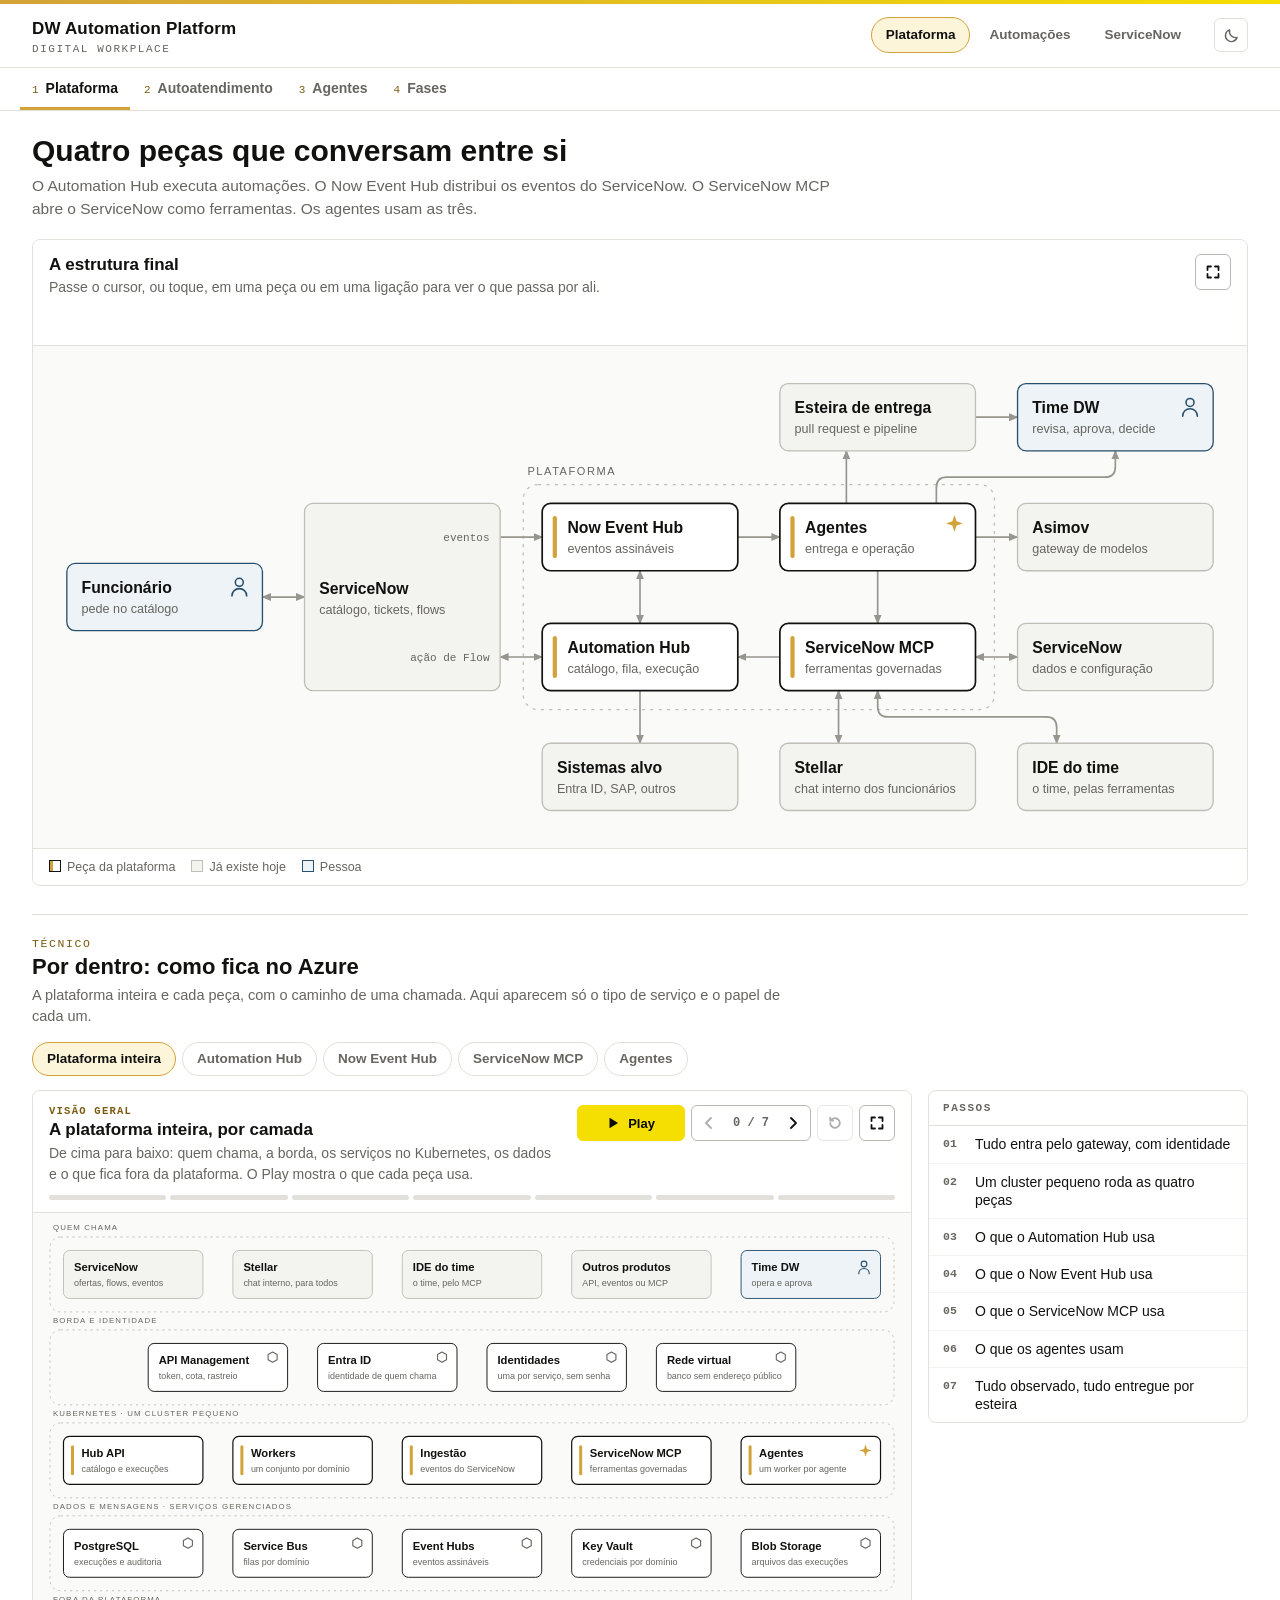
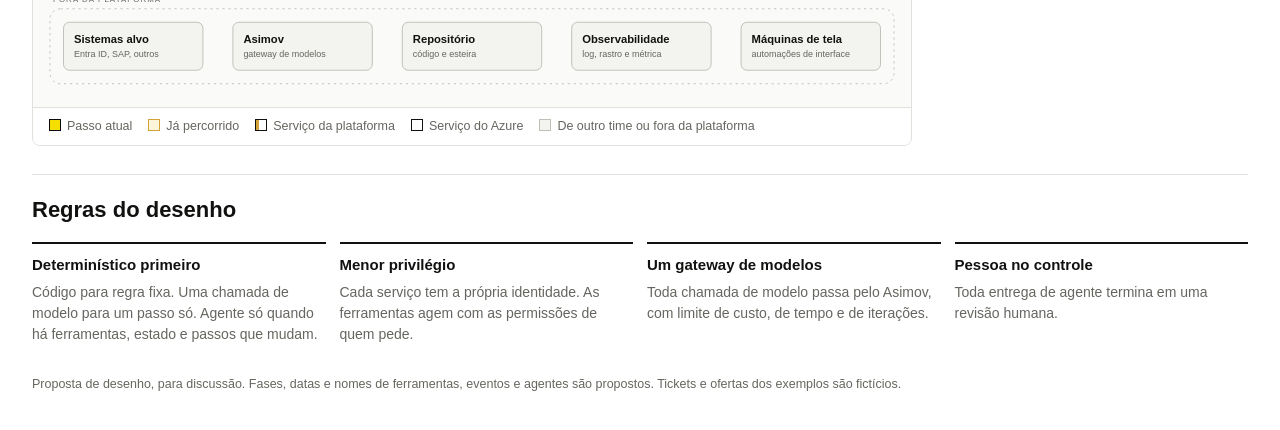
==== index.html @ f4c71e17 "ServiceNow: modelo de operação e de desenvolvimento por fase, com cada etapa no Azure; Stellar como " ====
<!doctype html>
<html lang="pt-BR">
<head>
<meta charset="utf-8">
<meta name="viewport" content="width=device-width,initial-scale=1,viewport-fit=cover">
<meta name="robots" content="noindex,nofollow">
<link rel="icon" href="data:image/svg+xml,%3Csvg xmlns='http://www.w3.org/2000/svg' viewBox='0 0 32 32'%3E%3Crect width='32' height='32' rx='7' fill='%23111110'/%3E%3Crect x='7' y='8' width='5' height='16' rx='2.5' fill='%23D3A238'/%3E%3Ccircle cx='20' cy='16' r='5' fill='%23F5DF02'/%3E%3C/svg%3E">
<title>DW Automation Platform</title>
<link rel="stylesheet" href="assets/site.css?v=6">
<script src="assets/theme.js?v=6"></script>
</head>
<body>
<header class="band">
  <div class="bar"></div>
  <div class="wrap bandrow">
    <a class="brand" href="./"><b>DW Automation Platform</b><span>Digital Workplace</span></a>
    <nav class="pages" id="pages" aria-label="Páginas"></nav>
    <button class="theme" id="theme" type="button" aria-label="Tema escuro" aria-pressed="false" title="Mudar para o tema escuro">
      <svg class="moon" viewBox="0 0 20 20" aria-hidden="true"><path d="M16.6 12.1A7 7 0 0 1 7.9 3.4a7 7 0 1 0 8.7 8.7z"/></svg>
      <svg class="sun" viewBox="0 0 20 20" aria-hidden="true"><circle cx="10" cy="10" r="3.4"/><path d="M10 2.2v2M10 15.8v2M2.2 10h2M15.8 10h2M4.5 4.5l1.4 1.4M14.1 14.1l1.4 1.4M4.5 15.5l1.4-1.4M14.1 5.9l1.4-1.4"/></svg>
    </button>
  </div>
  <div class="subnav"><div class="wrap"><nav id="nav" aria-label="Seções"></nav></div></div>
</header>
<main class="wrap" id="view"></main>
<footer class="wrap foot">
  <p>Proposta de desenho, para discussão. Fases, datas e nomes de ferramentas, eventos e agentes são propostos. Tickets e ofertas dos exemplos são fictícios.</p>
</footer>
<script src="assets/map.js?v=6"></script>
<script src="assets/ui.js?v=6"></script>
<script src="assets/data.js?v=6"></script>
<script src="assets/app.js?v=6"></script>
</body>
</html>
---- assets/site.css ----
/* DW Automation Platform. Dois temas com a mesma paleta (preto, branco, dourado e amarelo): branco por padrão, escuro por escolha.
   Três páginas com o mesmo cabeçalho; o conteúdo vem dos arquivos de dados em assets/. */
:root{
  --bg:#FFFFFF; --surface:#FAFAF8; --card:#FFFFFF; --faint:#F3F3F0;
  --ink:#111110; --muted:#66655F; --line:#E1E0DA; --ghost:#BFBEB7; --edge:#96958E;
  --gold:#D3A238; --gold-ink:#7A5A10; --gold-soft:#FCF5DA; --yellow:#F5DF02;
  --person:#284F6D; --person-soft:#EEF3F7;
  --go:#1F6B3A; --go-soft:#E7F2E9; --stop:#A3261C; --stop-soft:#FAE9E6;
  --inv:#FCF5DA; --inv-ink:#111110; --inv-acc:#7A5A10; --inv-line:#D3A238;
  --band:#FFFFFF; --band-ink:#111110; --band-muted:#66655F; --band-line:#E1E0DA;
  --tab-acc:#7A5A10; --tab-mark:#D3A238;
  --btn-line:#B9B8B1; --rule:#111110; --rule-w:2px; --r:8px; --r-s:6px; --r-pill:999px;
  --sans:"Helvetica Neue",Helvetica,Arial,sans-serif;
  --mono:ui-monospace,SFMono-Regular,Menlo,Consolas,monospace;
  color-scheme:light;
}
/* Tema escuro: entra pelo botão do cabeçalho (assets/theme.js). Cantos retos, borda clara nos botões. */
:root[data-theme="dark"]{
  --bg:#0F0F0D; --surface:#181711; --card:#1E1D17; --faint:#27261F;
  --ink:#F3F1E9; --muted:#A8A497; --line:#38362D; --ghost:#66625A; --edge:#8F8B7E;
  --gold:#D3A238; --gold-ink:#E3BE62; --gold-soft:#352C12; --yellow:#F5DF02;
  --person:#9CC0DA; --person-soft:#1C2932;
  --go:#86CF9B; --go-soft:#17291C; --stop:#F0988D; --stop-soft:#341A19;
  --inv:#2A281E; --inv-ink:#FFFFFF; --inv-acc:#F5DF02; --inv-line:#F5DF02;
  --band:#0A0A0A; --band-ink:#FFFFFF; --band-muted:#B9B6AB; --band-line:#26251F;
  --tab-acc:#D3A238; --tab-mark:#F5DF02;
  --btn-line:#F3F1E9; --rule:#F3F1E9; --rule-w:3px; --r:0px; --r-s:0px; --r-pill:0px;
  color-scheme:dark;
}

*{box-sizing:border-box}
html{-webkit-text-size-adjust:100%}
body{margin:0;background:var(--bg);color:var(--ink);font:15px/1.5 var(--sans)}
button{font:inherit;color:inherit}
h1,h2,h3,p{margin:0}
[hidden]{display:none!important}
.wrap{max-width:1480px;margin:0 auto;padding-inline:clamp(16px,3vw,32px)}
:focus-visible{outline:2px solid var(--gold);outline-offset:2px}

/* cabeçalho: marca, páginas e tema; logo abaixo, as seções da página */
.band{background:var(--band);color:var(--band-ink);box-shadow:0 1px 0 var(--band-line)}
.bar{height:4px;background:linear-gradient(90deg,#D3A238,#F5DF02)}
.bandrow{display:flex;flex-wrap:wrap;gap:10px 18px;align-items:center;padding-block:12px}
.brand{display:grid;gap:1px;color:inherit;text-decoration:none;margin-right:auto}
.brand b{font-size:17px;letter-spacing:.01em}
.brand span{font:11px var(--mono);letter-spacing:.14em;text-transform:uppercase;color:var(--band-muted)}
.pages{display:flex;gap:4px}
.pages a{color:var(--band-muted);text-decoration:none;font-weight:700;font-size:13.5px;padding:7px 14px;border:1px solid transparent;border-radius:var(--r-pill);white-space:nowrap}
.pages a:hover{color:var(--band-ink);border-color:var(--band-line)}
.pages a[aria-current="page"]{background:var(--inv);border-color:var(--inv-line);color:var(--inv-ink)}
.theme{appearance:none;flex:none;width:34px;height:34px;padding:0;display:grid;place-items:center;border:1px solid var(--line);border-radius:var(--r-s);background:none;color:var(--band-muted);cursor:pointer}
.theme:hover{color:var(--band-ink);border-color:var(--band-ink)}
.theme svg{width:17px;height:17px;fill:none;stroke:currentColor;stroke-width:1.6;stroke-linecap:round;stroke-linejoin:round}
.theme .sun{display:none}
:root[data-theme="dark"] .theme .sun{display:block}
:root[data-theme="dark"] .theme .moon{display:none}
.subnav{border-top:1px solid var(--band-line)}
#nav{display:flex;flex-wrap:wrap;gap:0 2px;margin-inline:-12px}
.tab{appearance:none;border:0;background:none;color:var(--band-muted);font-weight:700;font-size:14px;padding:10px 12px 8px;border-bottom:3px solid transparent;cursor:pointer;white-space:nowrap}
.tab:hover{color:var(--band-ink)}
.tab[aria-current="page"]{color:var(--band-ink);border-bottom-color:var(--tab-mark)}
.tab i{font:normal 11px var(--mono);color:var(--tab-acc);margin-right:7px}

/* cabeçalho de cada tela e de cada bloco */
main{padding-block:24px 8px;display:grid;gap:18px;grid-template-columns:minmax(0,1fr)}
.head{display:grid;gap:6px}
.head h1{font-size:clamp(22px,2.5vw,30px);line-height:1.15;text-wrap:balance}
.head .lead{color:var(--muted);max-width:96ch;font-size:15.5px}
.eyebrow{font:11.5px var(--mono);letter-spacing:.14em;text-transform:uppercase;color:var(--gold-ink)}
.sect{display:grid;gap:4px;margin-top:10px;padding-top:22px;border-top:1px solid var(--line);scroll-margin-top:12px}
.sect h2{font-size:clamp(18px,1.9vw,22px);line-height:1.2;text-wrap:balance}
.sect .sub{color:var(--muted);font-size:14.5px;max-width:96ch}
.part{display:grid;gap:14px;grid-template-columns:minmax(0,1fr)}

/* menu de troca: uma linha de botões, com o nome do grupo antes de cada grupo */
.seg{display:flex;flex-wrap:wrap;gap:8px 20px;align-items:center}
.seg-grp{display:flex;flex-wrap:wrap;gap:6px;align-items:center;min-width:0}
.seg-g{font:11px var(--mono);letter-spacing:.12em;text-transform:uppercase;color:var(--muted);margin-right:2px}
.seg-b{appearance:none;border:1px solid var(--line);border-radius:var(--r-pill);background:var(--card);color:var(--muted);font-weight:700;font-size:13.5px;line-height:1.2;padding:8px 14px;cursor:pointer;white-space:nowrap}
.seg-b:hover{border-color:var(--ink);color:var(--ink)}
.seg-b[aria-pressed="true"]{background:var(--inv);border-color:var(--inv-line);color:var(--inv-ink)}
.seg-b i{font:normal 11px var(--mono);margin-left:7px;color:var(--muted)}
.seg-b[aria-pressed="true"] i{color:var(--inv-acc)}

/* linha do tempo: fases e passos da jornada */
.tl{list-style:none;margin:0;padding:0;display:grid;grid-auto-flow:column;grid-auto-columns:minmax(0,1fr)}
.tl li{position:relative;min-width:0}
.tl li:before{content:"";position:absolute;left:11px;right:-11px;top:10px;height:2px;background:var(--line)}
.tl li:last-child:before{display:none}
.tl li.reached:before{background:var(--gold)}
.tl li.now:before{background:var(--line)}
.tl-b{appearance:none;border:0;background:none;width:100%;padding:0 12px 0 0;text-align:left;cursor:pointer;display:grid;gap:1px;position:relative;min-width:0}
.tl-b i{display:block;width:22px;height:22px;border-radius:50%;border:2px solid var(--ghost);background:var(--bg);margin-bottom:7px;transition:background .2s,border-color .2s,box-shadow .2s}
.tl-b:hover i{border-color:var(--ink)}
.reached .tl-b i{border-color:var(--gold);background:var(--gold)}
.now .tl-b i{border-color:#0A0A0A;background:var(--yellow);box-shadow:0 0 0 4px var(--gold-soft)}
.tl-b b{font:700 10.5px var(--mono);letter-spacing:.12em;text-transform:uppercase;color:var(--muted)}
.tl-b span{font-weight:700;font-size:14.5px;line-height:1.25;color:var(--muted)}
.tl-b small{color:var(--muted);font-size:12px}
.reached .tl-b span{color:var(--ink)}
.now .tl-b b{color:var(--gold-ink)}

/* palco: o que se vê, os controles, o desenho e a legenda */
.work{display:grid;gap:16px;grid-template-columns:minmax(0,1fr) 320px;align-items:start}
.work.solo{grid-template-columns:minmax(0,1fr)}
.stage{border:1px solid var(--line);border-radius:var(--r);background:var(--surface);min-width:0;overflow:hidden;overflow:clip}
.stage-head{background:var(--card);border-bottom:1px solid var(--line)}
.stage.deck .stage-head{position:sticky;top:0;z-index:3}   /* no quadro, o texto do passo acompanha a rolagem */
.stage-top{display:flex;flex-wrap:wrap;gap:10px 16px;align-items:flex-start;justify-content:space-between;padding:14px 16px 12px}
.stage.play .stage-top{padding-bottom:10px}
.stage.quiet .stage-top{padding-bottom:12px}
.stage.quiet .prog{display:none}
.st-text{flex:1 1 340px;min-width:0;display:grid;gap:2px;align-content:start}
.st-text .k{font:700 10.5px var(--mono);letter-spacing:.12em;text-transform:uppercase;color:var(--gold-ink)}
.st-text h2{font-size:17px;line-height:1.25}
.st-text .js-sub{color:var(--muted);font-size:14px;max-width:92ch}
.st-text .js-sub b{font:700 10.5px var(--mono);letter-spacing:.12em;text-transform:uppercase;color:var(--gold-ink);margin-right:7px}
.st-text .js-sub b.cnt{margin:0 0 0 4px;white-space:nowrap}
.st-text .two{display:grid;grid-template-columns:repeat(2,minmax(0,1fr));gap:4px 28px}
.stage.wide .st-text .js-sub{max-width:150ch}
.ctl{display:flex;flex-wrap:wrap;gap:6px;align-items:center}
.btn{appearance:none;border:1px solid var(--btn-line);border-radius:var(--r-s);background:var(--card);font-weight:700;font-size:13px;padding:8px 12px;cursor:pointer}
.btn:hover:not(:disabled){border-color:var(--ink)}
.btn.pri,.btn.pri:hover:not(:disabled){display:inline-flex;align-items:center;justify-content:center;gap:7px;height:36px;min-width:108px;padding:0 14px 0 12px;background:var(--yellow);border-color:var(--yellow);color:#0A0A0A}
.btn:disabled{opacity:.38;cursor:default}
.ib{appearance:none;flex:none;width:36px;height:36px;padding:0;display:grid;place-items:center;border:1px solid var(--btn-line);border-radius:var(--r-s);background:var(--card);color:var(--ink);cursor:pointer}
.ib:hover:not(:disabled){border-color:var(--ink)}
.ib:disabled{opacity:.34;cursor:default}
.ib svg,.btn svg{width:16px;height:16px;fill:none;stroke:currentColor;stroke-width:1.8;stroke-linecap:round;stroke-linejoin:round}
.ctl-nav{display:flex;align-items:center;border:1px solid var(--btn-line);border-radius:var(--r-s);background:var(--card)}
.ctl-nav .ib{border:0;background:none;width:34px;height:34px}
.ctl-n{font:700 12px var(--mono);font-variant-numeric:tabular-nums;min-width:50px;text-align:center;color:var(--muted)}
.prog{display:flex;gap:4px;padding:0 16px 12px}
.prog button{appearance:none;flex:1;min-width:0;height:5px;padding:0;border:0;border-radius:3px;background:var(--line);cursor:pointer;position:relative}
.prog button:before{content:"";position:absolute;inset:-9px 0}
.prog button:hover{background:var(--ghost)}
.prog button.past{background:var(--gold)}
.prog button.cur{background:var(--ink)}
.prog button.cur.run{background:var(--line);overflow:hidden}
.prog button.cur.run:after{content:"";position:absolute;inset:0;background:var(--ink);transform-origin:left center;animation:fill var(--dwell,3000ms) linear both}
@keyframes fill{from{transform:scaleX(0)}to{transform:scaleX(1)}}
.scroll{overflow-x:auto;padding:6px 8px}
.map{display:block;width:100%;height:auto;min-width:780px;max-width:1180px;margin:0 auto}
.legend{display:flex;flex-wrap:wrap;gap:6px 16px;padding:9px 16px;border-top:1px solid var(--line);background:var(--card);font-size:12.5px;color:var(--muted)}
.legend i{display:inline-block;width:12px;height:12px;margin-right:6px;vertical-align:-1px;border:1.5px solid var(--ghost);background:var(--card)}
.legend .l-core{border-color:var(--ink);box-shadow:inset 3px 0 0 var(--gold)}
.legend .l-az{border-color:var(--ink)}
.legend .l-ext{background:var(--faint)}
.legend .l-person{border-color:var(--person);background:var(--person-soft)}
.legend .l-act{border-color:#0A0A0A;background:var(--yellow)}
.legend .l-new{border-color:var(--gold);background:var(--gold-soft)}
.legend .l-ghost{border-style:dashed}
.legend .l-team{border-color:var(--person);background:var(--person-soft);box-shadow:inset 3px 0 0 var(--person)}
.legend .rq{color:var(--stop);margin-right:5px} .legend .ar{font-family:var(--mono);color:var(--gold-ink);margin-right:5px}

/* painel lateral: passos, o que entra, critério de saída */
.side{display:grid;gap:16px;min-width:0}
.panel{border:1px solid var(--line);border-radius:var(--r);background:var(--card);min-width:0;overflow:hidden}
.panel>h2{font:700 11px var(--mono);letter-spacing:.14em;text-transform:uppercase;color:var(--muted);padding:11px 14px;border-bottom:1px solid var(--line)}
.steps{list-style:none;margin:0;padding:0}
.steps li{display:grid;grid-template-columns:26px minmax(0,1fr);gap:3px 6px;padding:9px 14px;border-bottom:1px solid var(--faint);cursor:pointer;font-size:14px;line-height:1.3}
.steps li:last-child{border-bottom:0}
.steps .n{font:700 11.5px var(--mono);color:var(--muted);padding-top:2px}
.steps b{font-weight:400}
.steps li.past{color:var(--muted)}
.steps li.cur{background:var(--gold-soft)} .steps li.cur b{font-weight:700} .steps li.cur .n{color:var(--gold-ink)}
.steps li:hover{background:var(--faint)} .steps li.cur:hover{background:var(--gold-soft)}
.pbody{padding:12px 14px;display:grid;gap:10px;font-size:14.5px}
.pbody ul{margin:0;padding-left:18px;display:grid;gap:5px}
.gate{border-left:4px solid var(--gold);border-radius:var(--r-s);background:var(--surface);padding:9px 12px}
.lab{font:700 10.5px var(--mono);letter-spacing:.12em;text-transform:uppercase;color:var(--muted)}
.link{appearance:none;border:0;background:none;padding:0;color:var(--gold-ink);font-weight:700;text-decoration:underline;text-underline-offset:2px;cursor:pointer;text-align:left;font-size:14px}
.link:hover{color:var(--ink)}
.goes{display:flex;flex-wrap:wrap;gap:6px}

/* quadro de artefatos: o que cada caso de uso entrega */
.board{display:grid;gap:12px;padding:16px;grid-template-columns:repeat(12,minmax(0,1fr));grid-auto-rows:max-content;align-items:start}
.ac{grid-column:span 4;border:1px solid var(--line);border-radius:var(--r);background:var(--card);display:grid;align-content:start;min-width:0;overflow:hidden;transition:opacity .25s,border-color .2s,box-shadow .2s}
.ac.wide{grid-column:span 8}
.ac.dim{opacity:.36}
.ac.act{border-color:var(--gold);box-shadow:0 0 0 2px var(--gold)}
.ac>header{display:grid;gap:3px;padding:10px 12px 9px;border-bottom:1px solid var(--faint);transition:background .2s}
.ac.act>header{background:var(--gold-soft)}
.ac>header small{font:700 10px var(--mono);letter-spacing:.12em;text-transform:uppercase;color:var(--muted)}
.ac>header b{font-size:14.5px;line-height:1.25}
.ac-b{padding:10px 12px 12px;display:grid;gap:9px;font-size:13.5px;line-height:1.4}
.ac>footer{padding:7px 12px;border-top:1px solid var(--faint);font:10.5px var(--mono);letter-spacing:.04em;color:var(--muted)}
.st{display:inline-block;justify-self:start;font:700 10px var(--mono);letter-spacing:.08em;text-transform:uppercase;padding:2px 8px;border-radius:var(--r-pill);background:var(--faint);color:var(--muted);white-space:nowrap}
.st-ok{background:var(--go-soft);color:var(--go)} .st-ko{background:var(--stop-soft);color:var(--stop)} .st-wait{background:var(--gold-soft);color:var(--gold-ink)}
.kv{margin:0;display:grid;gap:6px}
.kv div{display:grid;grid-template-columns:104px minmax(0,1fr);gap:8px}
.kv dt{color:var(--muted);font-size:12.5px}
.kv dd{margin:0;overflow-wrap:anywhere}
.fld{list-style:none;margin:0;padding:0}
.fld li{display:grid;gap:4px;padding:8px 0;border-top:1px solid var(--faint)}
.fld li:first-child{border-top:0;padding-top:0} .fld li:last-child{padding-bottom:0}
.ac.wide .fld li{grid-template-columns:minmax(0,1fr) minmax(0,1.5fr) minmax(0,1.1fr);gap:4px 14px;align-items:baseline;padding:9px 0}
.fld b em{font-style:normal;color:var(--stop);margin-left:3px}
.fld .ty{font-size:12.5px;color:var(--muted);display:grid;gap:4px}
.fld .to{font:11.5px var(--mono);color:var(--gold-ink)}
.opts{display:flex;flex-wrap:wrap;gap:4px}
.opts i{font-style:normal;font-size:12px;line-height:1.5;border:1px solid var(--line);border-radius:var(--r-pill);padding:0 8px;background:var(--surface)}
.flow{list-style:none;margin:0;padding:0}
.flow li{position:relative;padding:0 0 11px 22px;display:grid;gap:1px}
.flow li:last-child{padding-bottom:0}
.flow li:before{content:"";position:absolute;left:0;top:4px;width:10px;height:10px;border-radius:50%;border:2px solid var(--ghost);background:var(--card)}
.flow li:after{content:"";position:absolute;left:6px;top:17px;bottom:-1px;width:2px;background:var(--line)}
.flow li:last-child:after{display:none}
.flow small{font:700 10px var(--mono);letter-spacing:.1em;text-transform:uppercase;color:var(--muted)}
.flow li.hl:before{border-color:var(--gold);background:var(--gold)}
.flow li.hl small{color:var(--gold-ink)}
.flow .ends{display:grid;gap:4px;margin-top:3px}
.slabar{position:relative;height:8px;border-radius:4px;background:var(--faint);margin:16px 0 2px}
.slabar i{position:absolute;inset:0 auto 0 0;border-radius:4px;background:var(--gold)}
.slabar span{position:absolute;top:-17px;transform:translateX(-50%);font:700 10px var(--mono);color:var(--gold-ink);white-space:nowrap}
.slabar span:after{content:"";position:absolute;left:50%;top:14px;width:2px;height:14px;background:var(--ink)}
.rows{list-style:none;margin:0;padding:0}
.rows li{display:flex;justify-content:space-between;align-items:baseline;gap:10px;padding:6px 0;border-top:1px solid var(--faint)}
.rows li:first-child{border-top:0;padding-top:0} .rows li:last-child{padding-bottom:0}
.rows li>span{min-width:0;overflow-wrap:anywhere}
.rows small{display:block;color:var(--muted);font-size:12px}
.rows li.new{margin-inline:-6px;padding-inline:6px;background:var(--gold-soft);border-radius:var(--r-s);border-top-color:transparent}
.rows li.new+li{border-top-color:transparent}
.code{margin:0;font:12px/1.55 var(--mono);background:var(--faint);border-radius:var(--r-s);padding:10px 12px;overflow-x:auto;white-space:pre;tab-size:2}
.code b{font-weight:700;color:var(--gold-ink)}
.q{margin:0;border-left:3px solid var(--gold);padding:1px 0 1px 10px}
.pv{display:grid;gap:8px;border:1px solid var(--line);border-radius:var(--r-s);background:var(--surface);padding:11px 12px 12px}
.pv-f{display:grid;gap:3px}
.pv-f small{font-size:12px;color:var(--muted)} .pv-f em{font-style:normal;color:var(--stop);margin-left:3px}
.pv-f i{font-style:normal;display:block;border:1px solid var(--btn-line);border-radius:var(--r-s);background:var(--card);padding:5px 9px;min-height:30px;position:relative}
.pv-f i.ph{color:var(--muted)}
.pv-f i.choice,.pv-f i.ref,.pv-f i.date{padding-right:26px}
.pv-f i.choice:after{content:"";position:absolute;right:10px;top:10px;width:6px;height:6px;border:solid var(--muted);border-width:0 1.6px 1.6px 0;transform:rotate(45deg)}
.pv-f i.ref:after{content:"";position:absolute;right:9px;top:8px;width:9px;height:9px;border:1.6px solid var(--muted);border-radius:50%}
.pv-c{display:flex;gap:8px;align-items:center}
.pv-c i{flex:none;width:16px;height:16px;border:1px solid var(--btn-line);border-radius:3px;background:var(--card);position:relative}
.pv-c i.on{background:var(--ink);border-color:var(--ink)}
.pv-c i.on:after{content:"";position:absolute;left:5px;top:1.5px;width:4px;height:8px;border:solid var(--bg);border-width:0 2px 2px 0;transform:rotate(45deg)}
.pv-b{justify-self:start;margin-top:2px;font-weight:700;font-size:12.5px;background:var(--ink);color:var(--bg);border-radius:var(--r-s);padding:5px 14px}
.doc{display:grid;gap:8px}
.doc p{display:grid;gap:1px}
.doc b{font:700 10px var(--mono);letter-spacing:.12em;text-transform:uppercase;color:var(--gold-ink)}

/* modelo operacional: uma coluna por etapa; em cada uma, o que fica com o time e o que a plataforma assume, fase a fase */
.opm{display:grid;gap:14px;padding:14px 16px 16px;grid-template-columns:minmax(0,1fr)}
.opm-top{display:flex;flex-wrap:wrap;gap:8px 28px;align-items:center;justify-content:space-between}
.opm-top>div{display:flex;flex-wrap:wrap;gap:6px;align-items:center}
.opm-top .lab{margin-right:4px}
.who{font-weight:700;font-size:12.5px;line-height:1.5;color:var(--person);background:var(--person-soft);border:1px solid var(--person);border-radius:var(--r-pill);padding:1px 11px}
.pc{font:700 11px/1.5 var(--mono);color:var(--ink);text-decoration:none;border:1.5px solid var(--ink);border-radius:var(--r-s);padding:2px 9px 2px 11px;background:var(--card);box-shadow:inset 3px 0 0 var(--gold);white-space:nowrap}
a.pc:hover{border-color:var(--gold)}
.pc.ghost{border:1.5px dashed var(--ghost);color:var(--muted);box-shadow:none;background:none}
.pc.was{border:1.5px solid var(--ghost);color:var(--muted);box-shadow:none;background:var(--faint)}
.pc.new{background:var(--gold-soft);border-color:var(--gold)}
.opm-row{list-style:none;margin:0;padding:0;display:grid;gap:16px 8px;grid-template-columns:repeat(6,minmax(0,1fr));grid-auto-rows:auto}
.opm-s{display:grid;grid-row:span 3;grid-template-rows:subgrid;row-gap:6px;min-width:0}
.opm-h{--notch:11px;display:flex;align-items:center;gap:8px;min-width:0;min-height:36px;padding:6px 18px;background:var(--faint);transition:background .2s;
  clip-path:polygon(0 0,calc(100% - 11px) 0,100% 50%,calc(100% - 11px) 100%,0 100%,var(--notch) 50%)}
.opm-s:first-child .opm-h{--notch:0px;padding-left:12px}   /* a primeira etapa de cada linha não tem o encaixe à esquerda */
.opm-h i{font:normal 700 11px var(--mono);color:var(--muted)}
.opm-h b{font-size:14px;line-height:1.2}
.opm-s.live .opm-h{background:var(--gold-soft)} .opm-s.live .opm-h i{color:var(--gold-ink)}
.opm-s.fresh .opm-h{background:var(--yellow);color:#0A0A0A} .opm-s.fresh .opm-h i{color:#0A0A0A}
.opm-t{border:1px solid var(--line);border-left:3px solid var(--ghost);border-radius:var(--r-s);background:var(--card);padding:8px 10px 9px;display:grid;gap:3px;align-content:start;transition:background .2s,border-color .2s}
.opm-t small{font:700 9.5px var(--mono);letter-spacing:.12em;text-transform:uppercase;color:var(--muted)}
.opm-t p{font-size:13px;line-height:1.38}
.opm-s.live .opm-t{border-left-color:var(--person);background:var(--person-soft)} .opm-s.live .opm-t small{color:var(--person)}
.opm-c{list-style:none;margin:0;padding:0;display:grid;gap:6px;align-content:start}
.opm-cap{appearance:none;width:100%;text-align:left;font:inherit;color:inherit;border:1px solid var(--line);border-radius:var(--r-s);background:var(--card);padding:8px 10px 9px;display:grid;gap:4px;box-shadow:inset 3px 0 0 var(--gold);transition:background .2s,border-color .2s}
button.opm-cap{cursor:pointer} button.opm-cap:hover{border-color:var(--ink)}
.opm-cap .ph{font:700 9.5px var(--mono);letter-spacing:.12em;text-transform:uppercase;color:var(--gold-ink)}
.opm-cap .tx{font-size:13px;line-height:1.38}
.opm-cap .ft{display:flex;flex-wrap:wrap;gap:4px 5px;align-items:center}
.opm-cap .pz{font:10px/1.5 var(--mono);border:1px solid var(--line);border-radius:calc(var(--r-s) / 2);padding:0 5px;color:var(--muted);background:var(--card)}
.opm-cap .in{margin-left:auto;font-weight:700;font-size:11.5px;color:var(--gold-ink);white-space:nowrap}
.opm-c li.ghost .opm-cap{border-style:dashed;border-color:var(--ghost);background:none;box-shadow:none;color:var(--muted)}
.opm-c li.ghost .ph{color:var(--muted)} .opm-c li.ghost .pz{background:none}
.opm-c li.new .opm-cap{border-color:var(--gold);background:var(--gold-soft);box-shadow:0 0 0 1px var(--gold)}
.opm-c li.new .pz{border-color:var(--gold)}

/* blocos abaixo do palco */
.below{display:grid;gap:18px}
.cols{display:grid;gap:14px;grid-template-columns:repeat(auto-fit,minmax(230px,1fr))}
.cols.n6{grid-template-columns:repeat(3,minmax(0,1fr))}
.col{border-top:var(--rule-w) solid var(--rule);padding-top:10px;display:grid;gap:6px;align-content:start}
.col h3{font-size:15px}
.col p,.col li{font-size:14px;color:var(--muted)}
.col ul{margin:0;padding-left:18px;display:grid;gap:4px}
.tscroll{overflow-x:auto;border:1px solid var(--line);border-radius:var(--r)}
table{border-collapse:collapse;width:100%;font-size:14px;background:var(--card)}
th{text-align:left;font:700 10.5px var(--mono);letter-spacing:.12em;text-transform:uppercase;color:var(--muted);padding:10px 12px;border-bottom:2px solid var(--ink);white-space:nowrap}
td{padding:10px 12px;border-bottom:1px solid var(--faint);vertical-align:top}
tr:last-child td{border-bottom:0}
td.was{color:var(--muted)} td.nb{white-space:nowrap}
.aside{font-size:14px;color:var(--muted);max-width:110ch}
.aside b{color:var(--ink)}
.aside a{color:var(--gold-ink);font-weight:700;text-underline-offset:2px}
.aside a:hover{color:var(--ink)}
.foot{padding-block:22px 34px;color:var(--muted);font-size:12.5px}

/* semáforo de governança */
.sem{display:grid;gap:12px;grid-template-columns:repeat(3,minmax(0,1fr))}
.sem div{border:1px solid var(--line);border-radius:var(--r);background:var(--card);padding:14px 14px 14px 18px;display:grid;gap:5px;align-content:start;position:relative;overflow:hidden}
.sem div:before{content:"";position:absolute;inset:0 auto 0 0;width:5px;background:var(--gold)}
.sem .c-verde:before{background:var(--go)} .sem .c-vermelho:before{background:var(--stop)}
.sem small{font:700 10.5px var(--mono);letter-spacing:.12em;text-transform:uppercase;color:var(--gold-ink)}
.sem .c-verde small{color:var(--go)} .sem .c-vermelho small{color:var(--stop)}
.sem b{font-size:15px;line-height:1.3}
.sem span{font-size:14px;color:var(--muted)}

/* página do time: trilho de passos, cartões, escada de decisão, catálogo de funções */
.mono{font-family:var(--mono);font-size:13.5px}
.mut{color:var(--muted)}
.rail{display:grid;gap:14px}
.rhead,.rstep{display:grid;grid-template-columns:30px minmax(0,1fr) minmax(0,1.5fr) 190px;gap:4px 16px;align-items:baseline}
.rhead{font:700 10.5px var(--mono);letter-spacing:.12em;text-transform:uppercase;color:var(--muted);padding:0 14px 0 18px}
.rsec{border:1px solid var(--line);border-left:4px solid var(--gold);border-radius:var(--r);background:var(--card);overflow:hidden}
.rsec header{display:flex;flex-wrap:wrap;gap:4px 12px;align-items:baseline;padding:10px 14px;background:var(--surface);border-bottom:1px solid var(--line)}
.rsec header b{font-size:15px} .rsec header small{color:var(--muted);font-size:12.5px}
.rstep{padding:10px 14px;border-bottom:1px solid var(--faint)}
.rstep:last-child{border-bottom:0}
.rstep .n{font:700 11.5px var(--mono);color:var(--gold-ink)}
.rstep b{font-size:14.5px}
.rstep p{font-size:14px;color:var(--muted)}
.tagc{font:11.5px var(--mono);color:var(--muted);overflow-wrap:anywhere}
.tagc i{display:block;margin-top:3px;font:700 10.5px var(--mono);letter-spacing:.08em;text-transform:uppercase;color:var(--ink)}
.tagc i:before{content:"";display:inline-block;width:7px;height:7px;margin-right:6px;background:var(--gold)}
.cards{display:grid;gap:12px;grid-template-columns:repeat(3,minmax(0,1fr))}
.card{border:1px solid var(--line);border-top:var(--rule-w) solid var(--rule);border-radius:var(--r-s);background:var(--card);padding:12px 14px 6px;display:grid;gap:8px;align-content:start}
:root:not([data-theme="dark"]) .card{border-top:1px solid var(--line)}
.card h3{font-size:15px}
.card ul{list-style:none;margin:0;padding:0}
.card li{display:flex;justify-content:space-between;align-items:baseline;gap:12px;font-size:14px;border-top:1px solid var(--faint);padding:7px 0}
.card li small{font:10.5px var(--mono);letter-spacing:.06em;color:var(--muted);text-align:right;flex:none;max-width:45%}
.card li small.w-now{color:var(--gold-ink);font-weight:700}
.card li small.w-done{color:var(--ink);font-weight:700}
.ladder{display:grid;grid-template-columns:repeat(5,minmax(0,1fr));gap:4px}
.ladder div{border:1px solid var(--line);border-radius:var(--r-s);background:var(--card);padding:10px 12px 12px;display:grid;gap:2px;align-content:start}
.ladder div:first-child{box-shadow:inset 0 4px 0 var(--rule)}
.ladder div:last-child{box-shadow:inset 0 4px 0 var(--gold);background:var(--gold-soft)}
.ladder small{font:10.5px var(--mono);letter-spacing:.1em;text-transform:uppercase;color:var(--muted)}
.ladder b{font-size:14.5px} .ladder span{font-size:13px;color:var(--muted)}
.fgrid{display:grid;gap:8px;grid-template-columns:repeat(auto-fill,minmax(260px,1fr));align-items:start}
.fcard{appearance:none;text-align:left;border:1px solid var(--line);border-radius:var(--r-s);background:var(--card);padding:10px 12px;display:grid;gap:6px;cursor:pointer;align-content:start;min-width:0}
.fcard:hover{border-color:var(--ink)}
.fcard.named{box-shadow:inset 4px 0 0 var(--gold)}
.fcard.prop{border-style:dashed;border-color:var(--ghost)}   /* proposta: fora do plano de fases */
.fcard.prop:hover{border-color:var(--ink)}
.fcard>small{font:10.5px var(--mono);letter-spacing:.1em;text-transform:uppercase;color:var(--muted)}
.fcard.named>small{color:var(--gold-ink)}
.fcard>b{font-size:14.5px;line-height:1.3}
.chipsm{display:flex;flex-wrap:wrap;gap:4px}
.chipsm i{font:normal 10.5px var(--mono);border:1px solid var(--line);border-radius:calc(var(--r-s) / 2);padding:1px 6px;color:var(--muted)}
.chipsm i.g-agente{background:var(--yellow);border-color:var(--yellow);color:#0A0A0A}
.fcard .more{display:none;gap:6px;font-size:13.5px;color:var(--muted);border-top:1px solid var(--faint);padding-top:8px}
.fcard[aria-expanded="true"] .more{display:grid}
.fcard .more span{display:grid;gap:1px}
.fcard .more em{font:normal 700 10px var(--mono);letter-spacing:.12em;text-transform:uppercase;color:var(--gold-ink)}
.stepper{list-style:none;margin:0;padding:0;display:grid;gap:4px;grid-template-columns:repeat(4,minmax(0,1fr))}
.stepper li{border:1px solid var(--line);border-radius:var(--r-s);background:var(--card);padding:10px 12px 12px;display:grid;gap:2px;align-content:start}
.stepper small{font:700 11.5px var(--mono);color:var(--gold-ink)}
.stepper b{font-size:14.5px} .stepper span{font-size:13px;color:var(--muted)}

/* palco em tela cheia: o desenho ocupa a altura toda; o quadro de cartões rola por dentro */
.work:fullscreen{background:var(--bg);padding:22px;grid-template-columns:minmax(0,1fr) 340px;grid-template-rows:minmax(0,1fr);align-items:stretch;overflow:hidden}
.work.solo:fullscreen{grid-template-columns:minmax(0,1fr)}
.work:fullscreen .stage{display:flex;flex-direction:column;min-height:0}
.work:fullscreen .stage-head{position:static}
.work:fullscreen .scroll{flex:1;display:grid;overflow:hidden;min-height:0}
.work:fullscreen .board{flex:1;min-height:0;align-content:start;overflow:auto}
.work:fullscreen .map{max-width:none!important;min-width:0!important;width:100%;height:100%}
.work:fullscreen .opm{flex:1;min-height:0;overflow:auto;align-content:start}
.work:fullscreen .side{align-content:start;overflow:auto;min-height:0}
.work:fullscreen .st-text h2{font-size:20px} .work:fullscreen .st-text .js-sub{font-size:16px}
.work:fullscreen .steps li{font-size:15.5px}
@media (max-width:760px){
  .work:fullscreen{padding:10px;grid-template-columns:minmax(0,1fr);grid-template-rows:minmax(0,1fr) auto}
  .work:fullscreen .side{max-height:30vh}
}

/* mapa */
.map text{font-family:var(--sans)}
.zone{fill:none;stroke:var(--ghost);stroke-width:1.2;stroke-dasharray:3 5}
.zone-l{font:10.5px var(--mono);letter-spacing:.14em;fill:var(--muted)}
.nd{transition:opacity .25s}
.nd .box{fill:var(--card);stroke:var(--ghost);stroke-width:1.25;transition:fill .2s,stroke .2s}
.nd .t{font-weight:700;font-size:15px;fill:var(--ink)}
.nd .s{font-size:12px;fill:var(--muted)}
.nd .pt{font:10.5px var(--mono);fill:var(--muted)}
.nd .acc{fill:var(--gold)}
.nd .ico{fill:none;stroke:var(--muted);stroke-width:1.5;stroke-linecap:round;stroke-linejoin:round}
.nd.core .box{stroke:var(--ink);stroke-width:1.6}
.nd.core .ico{fill:var(--gold);stroke:none}
.nd.az .box{stroke:var(--ink);stroke-width:1.25}
.nd.ext .box{fill:var(--faint)}
.nd.person .box{fill:var(--person-soft);stroke:var(--person)}
.nd.person .ico{stroke:var(--person)}
.nd.click{cursor:pointer}
.nd:focus{outline:none}
.nd:focus-visible .box{stroke:var(--gold);stroke-width:2.8}
.nd.off{opacity:.28}
.nd.seen .box{fill:var(--gold-soft);stroke:var(--ink);stroke-width:1.8}
.nd.hi .box{stroke:var(--gold);stroke-width:2.8}
.nd.act .box{fill:var(--yellow);stroke:#0A0A0A;stroke-width:2.2}
.nd.act .t,.nd.act .s,.nd.act .pt{fill:#0A0A0A} .nd.act .ico{stroke:#0A0A0A} .nd.act.core .ico{fill:#0A0A0A;stroke:none} .nd.act .acc{fill:#0A0A0A}
.nd.swap .s{fill:var(--gold-ink);font-weight:700} .nd.act.swap .s{fill:#0A0A0A}
.nd.new .box{fill:var(--gold-soft);stroke:var(--gold);stroke-width:2.4}
.nd.new .s{fill:var(--gold-ink);font-weight:700}
.nd.ghost .box{fill:none;stroke:var(--ghost);stroke-width:1.2;stroke-dasharray:5 4}
.nd.ghost .t,.nd.ghost .s,.nd.ghost .pt{fill:var(--ghost)} .nd.ghost .acc{fill:var(--ghost)} .nd.ghost .ico{opacity:.4}
.nd.pulse .box{animation:pulse .9s ease-out 1}
@keyframes pulse{0%{stroke-width:2.2}40%{stroke-width:7}100%{stroke-width:2.2}}
.ed{fill:none;stroke:var(--edge);stroke-width:1.6;transition:opacity .25s,stroke .2s}
.ed.off{opacity:.16}
.ed.in{stroke:var(--edge);stroke-dasharray:2 4}
.ed.seen{stroke:var(--ink);stroke-width:1.9}
.ed.cur,.ed.hi,.ed.new{stroke:var(--gold);stroke-width:3}
.ed.act{stroke:var(--gold);stroke-width:3.2;stroke-dasharray:7 6;animation:dash .5s linear infinite}
.ed.ghost{opacity:0}
@keyframes dash{to{stroke-dashoffset:-13}}
.hit{fill:none;stroke:transparent;stroke-width:18;cursor:pointer}
.mk-idle{fill:var(--edge)} .mk-ink{fill:var(--ink)} .mk-gold{fill:var(--gold)}

/* desenho em raias: uma coluna por participante, uma linha por etapa; a zona tracejada é o Azure */
.seq .nd .t{font-size:12.5px;text-anchor:middle}
.sq-zone{fill:var(--card)}
.sq-hex{fill:none;stroke:var(--muted);stroke-width:1.4;stroke-linejoin:round}
.sq-sep{stroke:var(--line);stroke-width:1;stroke-dasharray:2 4}
.sq-g{font:9.5px var(--mono);letter-spacing:.12em;fill:var(--muted);text-anchor:middle}
.sq-gl{text-anchor:start}
.sq-life{stroke:var(--ghost);stroke-width:1;stroke-dasharray:2 5}
.sq-life.hi{stroke:var(--gold);stroke-width:2.4;stroke-dasharray:none}
.seq.pick .sq-row{transition:opacity .15s}
.seq.pick .sq-row:not(.hit){opacity:.2}
.seq.pick .nd:not(.hi){opacity:.55}
.seq.pick .sq-row.hit .sq-hop,.seq.pick .sq-row.hit .sq-stop,.seq.pick .sq-row.hit .sq-l{opacity:1}
.seq.pick .sq-row.hit .sq-t{fill:var(--ink)}
.sq-row{cursor:pointer}
.sq-band{fill:transparent;transition:fill .15s}
.sq-mark{fill:transparent}
.sq-row:hover .sq-band{fill:var(--faint)}
.sq-row.cur .sq-band{fill:var(--gold-soft)} .sq-row.cur .sq-mark{fill:var(--gold)}
.sq-n{font:700 11px var(--mono);fill:var(--muted)}
.sq-t{font-size:12.5px;fill:var(--ink)}
.sq-row.cur .sq-n{fill:var(--gold-ink)} .sq-row.cur .sq-t{font-weight:700}
.sq-row.next .sq-t{fill:var(--muted)}
.sq-hop{fill:none;stroke:var(--edge);stroke-width:1.5;transition:stroke .2s}
.sq-self{fill:var(--card)}
.sq-stop{fill:var(--card);stroke:var(--edge);stroke-width:1.4}
.sq-l{font:10px var(--mono);fill:var(--muted);text-anchor:middle;paint-order:stroke;stroke:var(--surface);stroke-width:4px;stroke-linejoin:round}
.sq-row.past .sq-hop{stroke:var(--ink);stroke-width:1.8} .sq-row.past .sq-stop{fill:var(--ink);stroke:var(--ink)} .sq-row.past .sq-self{fill:var(--gold-soft)}
.sq-row.cur .sq-hop{stroke:var(--gold);stroke-width:3} .sq-row.cur .sq-self{fill:var(--yellow);stroke:#0A0A0A;stroke-width:1.8}
.sq-row.cur .sq-stop{fill:var(--yellow);stroke:#0A0A0A;stroke-width:1.6} .sq-row.cur .sq-l{fill:var(--gold-ink);font-weight:700;stroke:var(--gold-soft)}
.sq-row.cur .sq-hop.todo{stroke:var(--edge);stroke-width:1.5;stroke-dasharray:2 4;fill:var(--card)}
.sq-row.cur .sq-hop.run{stroke-dasharray:7 6;animation:dash .5s linear infinite}
.sq-row.next .sq-hop,.sq-row.next .sq-stop,.sq-row.next .sq-l{opacity:.45}
.token{fill:var(--yellow);stroke:#0A0A0A;stroke-width:1.6}
@media (prefers-reduced-motion:reduce){ .ed.act,.sq-row.cur .sq-hop.run{animation:none} .nd.pulse .box{animation:none} .prog button.cur.run:after{animation:none} }

@media (max-width:1180px){ .opm-row{grid-template-columns:repeat(3,minmax(0,1fr))} .opm-s:nth-child(3n+1) .opm-h{--notch:0px;padding-left:12px} }
@media (max-width:1080px){ .work{grid-template-columns:minmax(0,1fr)} }
@media (max-width:1000px){ .stepper,.cards,.cols.n6{grid-template-columns:repeat(2,minmax(0,1fr))} .ac{grid-column:span 6} .ac.wide{grid-column:1/-1} }
@media (max-width:760px){
  .opm{padding:12px}
  .bandrow{gap:10px 12px}
  .pages{order:3;flex-basis:100%}
  .pages a{flex:1;text-align:center;padding-inline:8px}
  .rhead{display:none}
  .rstep{grid-template-columns:30px minmax(0,1fr)} .rstep p,.rstep .tagc{grid-column:2}
  .ladder,.sem{grid-template-columns:minmax(0,1fr)}
  .ac,.ac.wide{grid-column:1/-1}
  .ac.wide .fld li{grid-template-columns:minmax(0,1fr);padding:8px 0}
  .board{padding:12px}
  .tl-b{padding-right:6px} .tl-b small{display:none} .tl-b span{font-size:12.5px}
  .seg-g{flex-basis:100%}
  .st-text .two{grid-template-columns:minmax(0,1fr)}
  .scroll{background:
    linear-gradient(to right,var(--surface) 40%,transparent) left center/36px 100% no-repeat local,
    linear-gradient(to left,var(--surface) 40%,transparent) right center/36px 100% no-repeat local,
    linear-gradient(to right,rgba(10,10,10,.22),transparent) left center/12px 100% no-repeat scroll,
    linear-gradient(to left,rgba(10,10,10,.22),transparent) right center/12px 100% no-repeat scroll,var(--surface)}
}
@media (max-width:640px){
  .cards,.cols.n6{grid-template-columns:minmax(0,1fr)}
  /* tabela vira lista: uma linha por bloco, o nome da coluna antes de cada valor */
  .tscroll table,.tscroll tbody,.tscroll tr,.tscroll td{display:block}
  .tscroll thead{display:none}
  .tscroll tr{padding:11px 12px;border-bottom:1px solid var(--faint)}
  .tscroll tr:last-child{border-bottom:0}
  .tscroll td{padding:0;border:0;white-space:normal}
  .tscroll td:not(:first-child){margin-top:6px}
  .tscroll td:not(:first-child):before{content:attr(data-th);display:block;font:700 10px var(--mono);letter-spacing:.12em;text-transform:uppercase;color:var(--muted)}
}
@media (max-width:700px){ .opm-row{grid-template-columns:repeat(2,minmax(0,1fr))} .opm-s:nth-child(3n+1) .opm-h{--notch:11px;padding-left:18px} .opm-s:nth-child(2n+1) .opm-h{--notch:0px;padding-left:12px} }
@media (max-width:560px){ .opm-row{grid-template-columns:minmax(0,1fr);gap:14px} .opm-s .opm-h{clip-path:none;padding-inline:12px} }
@media (max-width:520px){ .tl-b span{display:none} .tl-b b{letter-spacing:.04em} .ctl{width:100%} .btn.pri{flex:1} }
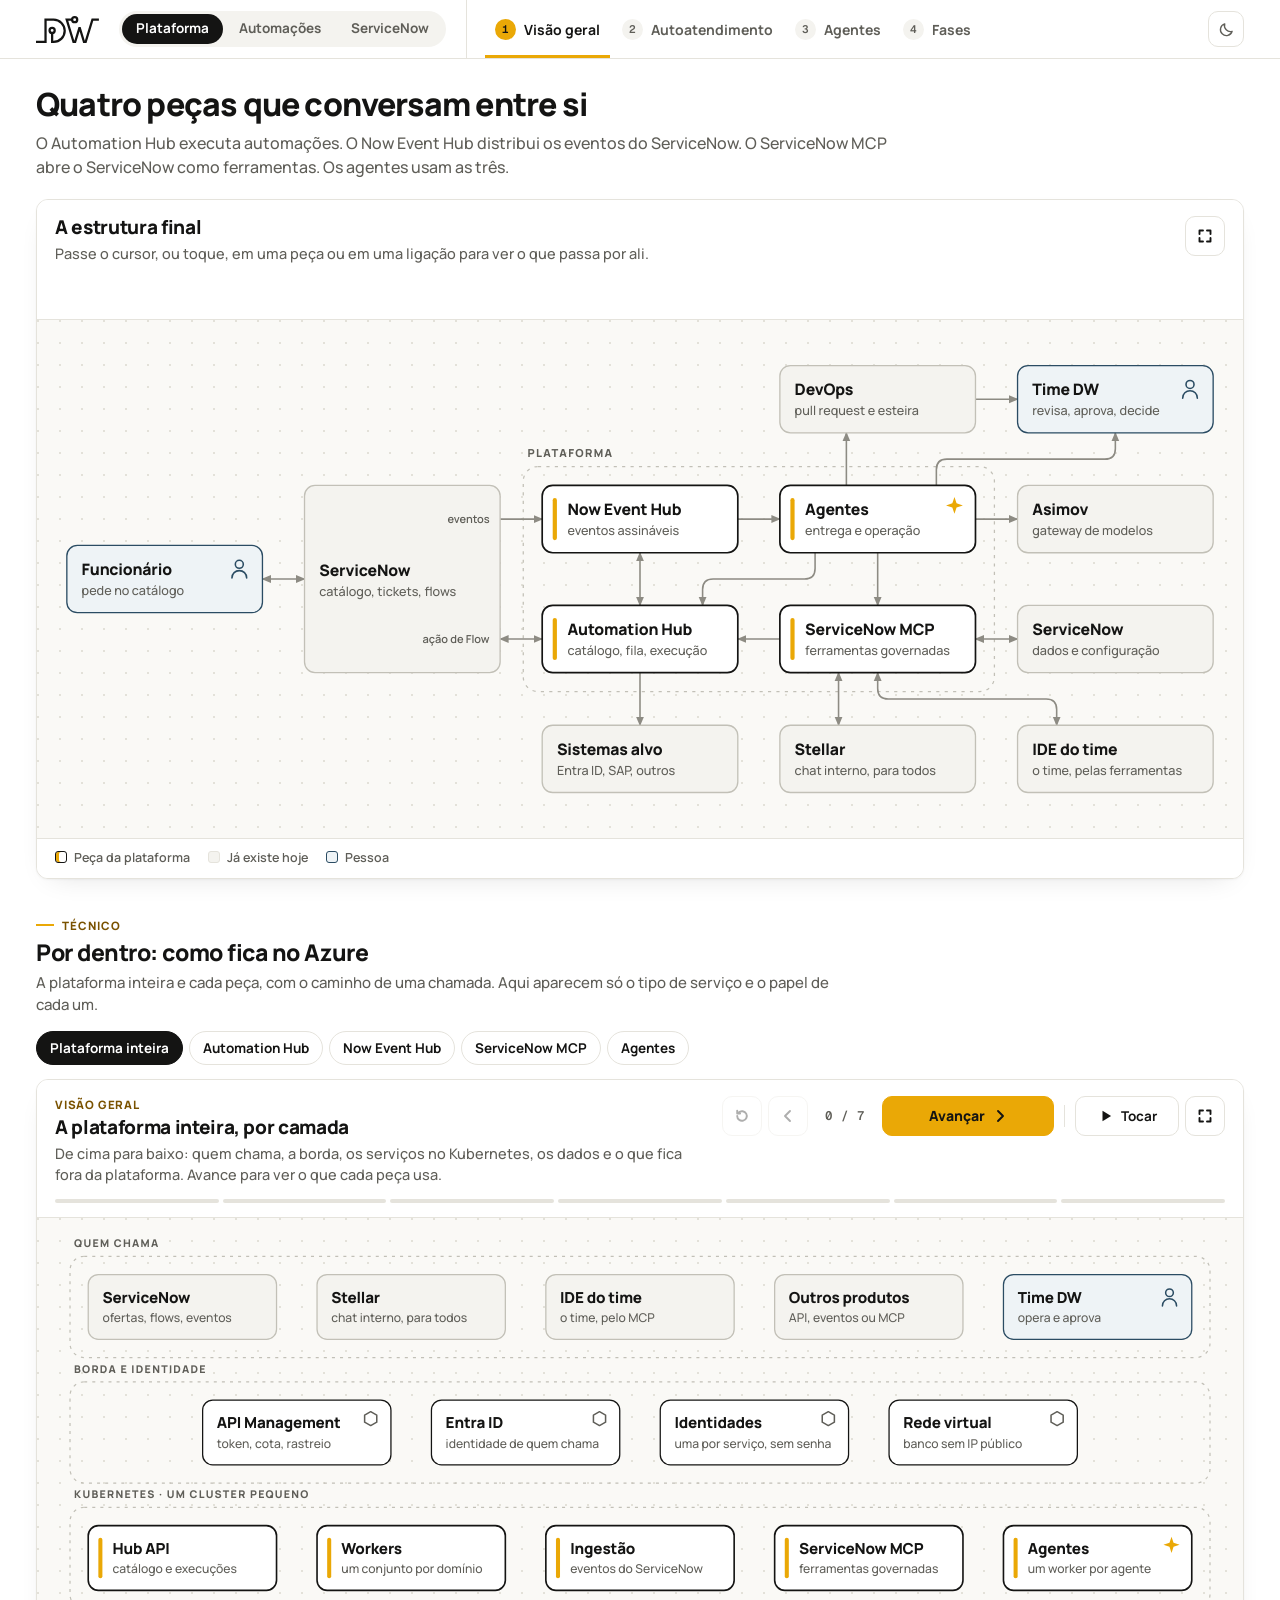
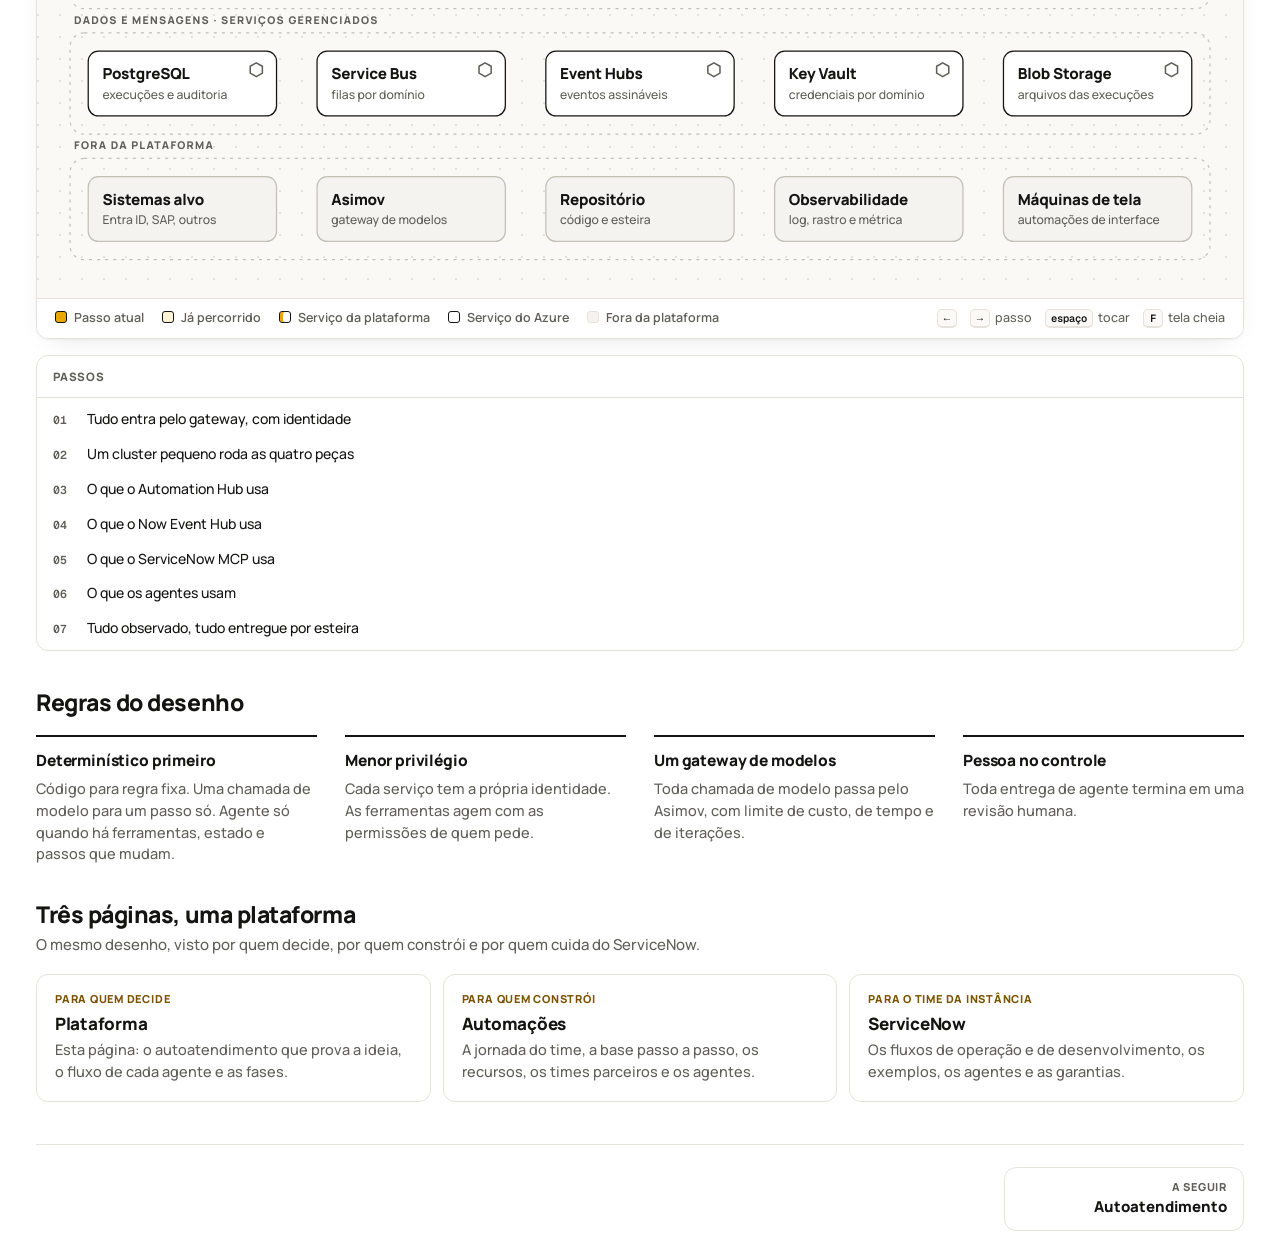
==== commit b35c1785: "Identidade do Digital Workplace, fluxos que se montam passo a passo e ServiceNow por fluxos - Logo d" ====
--- a/index.html
+++ b/index.html
@@ -4,31 +4,33 @@
 <meta charset="utf-8">
 <meta name="viewport" content="width=device-width,initial-scale=1,viewport-fit=cover">
 <meta name="robots" content="noindex,nofollow">
-<link rel="icon" href="data:image/svg+xml,%3Csvg xmlns='http://www.w3.org/2000/svg' viewBox='0 0 32 32'%3E%3Crect width='32' height='32' rx='7' fill='%23111110'/%3E%3Crect x='7' y='8' width='5' height='16' rx='2.5' fill='%23D3A238'/%3E%3Ccircle cx='20' cy='16' r='5' fill='%23F5DF02'/%3E%3C/svg%3E">
+<link rel="icon" href="assets/icon.svg?v=8" type="image/svg+xml">
 <title>DW Automation Platform</title>
-<link rel="stylesheet" href="assets/site.css?v=6">
-<script src="assets/theme.js?v=6"></script>
+<link rel="stylesheet" href="assets/site.css?v=8">
+<script src="assets/theme.js?v=8"></script>
 </head>
 <body>
-<header class="band">
-  <div class="bar"></div>
-  <div class="wrap bandrow">
-    <a class="brand" href="./"><b>DW Automation Platform</b><span>Digital Workplace</span></a>
+<header class="top">
+  <div class="wrap top-in">
+    <a class="brand" href="./" aria-label="DW Automation Platform: início">
+      <svg class="logo" viewBox="0 0 257.28 110.45" fill="none" stroke="currentColor" stroke-width="9.26" aria-hidden="true"><path d="M0 105.82H39.02V15.08H72.09A45.37 45.37 0 0 1 72.09 105.82H66.01V69.54"/><circle cx="66.01" cy="59.09" r="10.45"/><circle cx="158.2" cy="15.08" r="10.45"/><path d="M163.68 110.45L178.29 62.66L192.9 110.45L206.61 110.45L234.35 19.71L257.28 19.71L257.28 10.45L227.5 10.45L199.75 101.19L182.73 45.5L173.85 45.5L156.83 101.19L131.92 19.71L147.75 19.71L147.75 10.45L119.4 10.45L149.98 110.45Z" fill="currentColor" stroke="none"/></svg>
+      <span class="brand-t"><b>Automation Platform</b><small>Digital Workplace</small></span>
+    </a>
     <nav class="pages" id="pages" aria-label="Páginas"></nav>
+    <nav class="tabs" id="nav" aria-label="Seções"></nav>
     <button class="theme" id="theme" type="button" aria-label="Tema escuro" aria-pressed="false" title="Mudar para o tema escuro">
       <svg class="moon" viewBox="0 0 20 20" aria-hidden="true"><path d="M16.6 12.1A7 7 0 0 1 7.9 3.4a7 7 0 1 0 8.7 8.7z"/></svg>
       <svg class="sun" viewBox="0 0 20 20" aria-hidden="true"><circle cx="10" cy="10" r="3.4"/><path d="M10 2.2v2M10 15.8v2M2.2 10h2M15.8 10h2M4.5 4.5l1.4 1.4M14.1 14.1l1.4 1.4M4.5 15.5l1.4-1.4M14.1 5.9l1.4-1.4"/></svg>
     </button>
   </div>
-  <div class="subnav"><div class="wrap"><nav id="nav" aria-label="Seções"></nav></div></div>
 </header>
 <main class="wrap" id="view"></main>
 <footer class="wrap foot">
   <p>Proposta de desenho, para discussão. Fases, datas e nomes de ferramentas, eventos e agentes são propostos. Tickets e ofertas dos exemplos são fictícios.</p>
 </footer>
-<script src="assets/map.js?v=6"></script>
-<script src="assets/ui.js?v=6"></script>
-<script src="assets/data.js?v=6"></script>
-<script src="assets/app.js?v=6"></script>
+<script src="assets/map.js?v=8"></script>
+<script src="assets/ui.js?v=8"></script>
+<script src="assets/data.js?v=8"></script>
+<script src="assets/app.js?v=8"></script>
 </body>
 </html>
--- a/assets/site.css
+++ b/assets/site.css
@@ -1,192 +1,218 @@
-/* DW Automation Platform. Dois temas com a mesma paleta (preto, branco, dourado e amarelo): branco por padrão, escuro por escolha.
-   Três páginas com o mesmo cabeçalho; o conteúdo vem dos arquivos de dados em assets/. */
+/* DW Automation Platform. A identidade vem do logo do Digital Workplace: preto e amarelo, traço único, nós em círculo.
+   Dois temas com a mesma paleta: branco por padrão, escuro por escolha. Três páginas com o mesmo cabeçalho; o conteúdo vem dos arquivos de dados em assets/.
+   Regra de cor: o amarelo marca o agora (o passo atual, o botão de avançar); o preto marca o que está escolhido; o resto é neutro. */
+@font-face{font-family:"Manrope";src:url("fonts/manrope.woff2") format("woff2");font-weight:200 800;font-style:normal;font-display:swap;
+  unicode-range:U+0000-00FF,U+0131,U+0152-0153,U+02BB-02BC,U+02C6,U+02DA,U+02DC,U+2000-206F,U+20AC,U+2122,U+2212,U+2215,U+FEFF,U+FFFD}
+@font-face{font-family:"Geist Mono";src:url("fonts/geist-mono.woff2") format("woff2");font-weight:100 900;font-style:normal;font-display:swap;
+  unicode-range:U+0000-00FF,U+0131,U+0152-0153,U+02BB-02BC,U+02C6,U+02DA,U+02DC,U+2000-206F,U+20AC,U+2122,U+2212,U+2215,U+FEFF,U+FFFD}
 :root{
-  --bg:#FFFFFF; --surface:#FAFAF8; --card:#FFFFFF; --faint:#F3F3F0;
-  --ink:#111110; --muted:#66655F; --line:#E1E0DA; --ghost:#BFBEB7; --edge:#96958E;
-  --gold:#D3A238; --gold-ink:#7A5A10; --gold-soft:#FCF5DA; --yellow:#F5DF02;
-  --person:#284F6D; --person-soft:#EEF3F7;
+  --amber:#EAA806; --amber-hi:#F4B820; --amber-lo:#D49700; --amber-soft:#FDF3D7; --amber-ink:#7A5200;
+  --bg:#FFFFFF; --canvas:#FAF9F6; --card:#FFFFFF; --faint:#F4F3EF; --dot:#E3E1D9;
+  --ink:#141413; --muted:#5F5E58; --line:#E5E3DC; --ghost:#C2C0B7; --edge:#8D8B83;
+  --person:#2B4C63; --person-soft:#EEF3F6;
   --go:#1F6B3A; --go-soft:#E7F2E9; --stop:#A3261C; --stop-soft:#FAE9E6;
-  --inv:#FCF5DA; --inv-ink:#111110; --inv-acc:#7A5A10; --inv-line:#D3A238;
-  --band:#FFFFFF; --band-ink:#111110; --band-muted:#66655F; --band-line:#E1E0DA;
-  --tab-acc:#7A5A10; --tab-mark:#D3A238;
-  --btn-line:#B9B8B1; --rule:#111110; --rule-w:2px; --r:8px; --r-s:6px; --r-pill:999px;
-  --sans:"Helvetica Neue",Helvetica,Arial,sans-serif;
-  --mono:ui-monospace,SFMono-Regular,Menlo,Consolas,monospace;
+  --on:#141413; --on-ink:#FFFFFF;
+  --r:12px; --r-s:8px; --r-pill:999px;
+  --shadow:0 1px 2px rgba(20,20,19,.04),0 10px 28px -16px rgba(20,20,19,.16);
+  --sans:"Manrope","Helvetica Neue",Helvetica,Arial,sans-serif;
+  --mono:"Geist Mono",ui-monospace,SFMono-Regular,Menlo,Consolas,monospace;
+  --top:0px;
   color-scheme:light;
 }
-/* Tema escuro: entra pelo botão do cabeçalho (assets/theme.js). Cantos retos, borda clara nos botões. */
+/* Tema escuro: entra pelo botão do cabeçalho (assets/theme.js). No escuro, o que está escolhido fica amarelo. */
 :root[data-theme="dark"]{
-  --bg:#0F0F0D; --surface:#181711; --card:#1E1D17; --faint:#27261F;
-  --ink:#F3F1E9; --muted:#A8A497; --line:#38362D; --ghost:#66625A; --edge:#8F8B7E;
-  --gold:#D3A238; --gold-ink:#E3BE62; --gold-soft:#352C12; --yellow:#F5DF02;
-  --person:#9CC0DA; --person-soft:#1C2932;
+  --amber:#EAA806; --amber-hi:#F4B820; --amber-lo:#D49700; --amber-soft:#33280A; --amber-ink:#F2C14B;
+  --bg:#0F0F0E; --canvas:#141412; --card:#1A1A17; --faint:#23221E; --dot:#2B2A25;
+  --ink:#F4F2EA; --muted:#A9A69A; --line:#33312B; --ghost:#5E5B52; --edge:#8D897D;
+  --person:#9CC0DA; --person-soft:#1B2831;
   --go:#86CF9B; --go-soft:#17291C; --stop:#F0988D; --stop-soft:#341A19;
-  --inv:#2A281E; --inv-ink:#FFFFFF; --inv-acc:#F5DF02; --inv-line:#F5DF02;
-  --band:#0A0A0A; --band-ink:#FFFFFF; --band-muted:#B9B6AB; --band-line:#26251F;
-  --tab-acc:#D3A238; --tab-mark:#F5DF02;
-  --btn-line:#F3F1E9; --rule:#F3F1E9; --rule-w:3px; --r:0px; --r-s:0px; --r-pill:0px;
+  --on:#EAA806; --on-ink:#141413;
+  --shadow:0 1px 2px rgba(0,0,0,.3),0 10px 28px -16px rgba(0,0,0,.6);
   color-scheme:dark;
 }
 
 *{box-sizing:border-box}
 html{-webkit-text-size-adjust:100%}
-body{margin:0;background:var(--bg);color:var(--ink);font:15px/1.5 var(--sans)}
+body{margin:0;background:var(--bg);color:var(--ink);font:500 15px/1.5 var(--sans);-webkit-font-smoothing:antialiased}
 button{font:inherit;color:inherit}
 h1,h2,h3,p{margin:0}
 [hidden]{display:none!important}
-.wrap{max-width:1480px;margin:0 auto;padding-inline:clamp(16px,3vw,32px)}
-:focus-visible{outline:2px solid var(--gold);outline-offset:2px}
-
-/* cabeçalho: marca, páginas e tema; logo abaixo, as seções da página */
-.band{background:var(--band);color:var(--band-ink);box-shadow:0 1px 0 var(--band-line)}
-.bar{height:4px;background:linear-gradient(90deg,#D3A238,#F5DF02)}
-.bandrow{display:flex;flex-wrap:wrap;gap:10px 18px;align-items:center;padding-block:12px}
-.brand{display:grid;gap:1px;color:inherit;text-decoration:none;margin-right:auto}
-.brand b{font-size:17px;letter-spacing:.01em}
-.brand span{font:11px var(--mono);letter-spacing:.14em;text-transform:uppercase;color:var(--band-muted)}
-.pages{display:flex;gap:4px}
-.pages a{color:var(--band-muted);text-decoration:none;font-weight:700;font-size:13.5px;padding:7px 14px;border:1px solid transparent;border-radius:var(--r-pill);white-space:nowrap}
-.pages a:hover{color:var(--band-ink);border-color:var(--band-line)}
-.pages a[aria-current="page"]{background:var(--inv);border-color:var(--inv-line);color:var(--inv-ink)}
-.theme{appearance:none;flex:none;width:34px;height:34px;padding:0;display:grid;place-items:center;border:1px solid var(--line);border-radius:var(--r-s);background:none;color:var(--band-muted);cursor:pointer}
-.theme:hover{color:var(--band-ink);border-color:var(--band-ink)}
+.wrap{max-width:1480px;margin:0 auto;padding-inline:clamp(16px,3vw,36px)}
+:focus-visible{outline:2px solid var(--ink);outline-offset:2px}
+
+/* cabeçalho: marca, páginas, seções e tema em uma linha só, que acompanha a rolagem */
+.top{position:sticky;top:0;z-index:30;background:var(--bg);border-bottom:1px solid var(--line)}
+.top-in{display:flex;flex-wrap:wrap;align-items:center;gap:0 20px;min-height:58px}
+.brand{display:flex;align-items:center;gap:13px;color:var(--ink);text-decoration:none;flex:none}
+.logo{display:block;height:27px;width:auto;overflow:visible}
+:root[data-theme="dark"] .logo{color:var(--amber)}
+.brand-t{display:grid;line-height:1.15;padding-left:13px;border-left:1px solid var(--line)}
+.brand-t b{font-size:15px;font-weight:800;letter-spacing:-.01em}
+.brand-t small{font-size:11.5px;font-weight:600;color:var(--muted)}
+.pages{display:flex;flex:none;gap:2px;padding:3px;border-radius:var(--r-pill);background:var(--faint)}
+.pages a{color:var(--muted);text-decoration:none;font-weight:700;font-size:13.5px;line-height:1.3;padding:6px 14px;border-radius:var(--r-pill);white-space:nowrap;transition:color .12s,background .12s}
+.pages a:hover{color:var(--ink)}
+.pages a[aria-current="page"]{background:var(--on);color:var(--on-ink)}
+.tabs{display:flex;flex:1;min-width:0;gap:2px;align-self:stretch;overflow-x:auto;scrollbar-width:none;padding-left:18px;border-left:1px solid var(--line)}
+.tabs::-webkit-scrollbar{display:none}
+.tab{appearance:none;border:0;background:none;color:var(--muted);font-weight:700;font-size:14px;padding:0 10px;box-shadow:inset 0 -3px 0 transparent;cursor:pointer;white-space:nowrap;display:flex;align-items:center;gap:8px;transition:color .12s}
+.tab:hover{color:var(--ink)}
+.tab i{flex:none;display:grid;place-items:center;width:21px;height:21px;border-radius:50%;background:var(--faint);font:600 11px var(--mono);font-style:normal;color:var(--muted)}
+.tab[aria-current="page"]{color:var(--ink);box-shadow:inset 0 -3px 0 var(--amber)}
+.tab[aria-current="page"] i{background:var(--amber);color:#141413}
+.theme{appearance:none;flex:none;width:36px;height:36px;padding:0;display:grid;place-items:center;border:1px solid var(--line);border-radius:10px;background:none;color:var(--muted);cursor:pointer;transition:color .12s,border-color .12s}
+.theme:hover{color:var(--ink);border-color:var(--ghost)}
 .theme svg{width:17px;height:17px;fill:none;stroke:currentColor;stroke-width:1.6;stroke-linecap:round;stroke-linejoin:round}
 .theme .sun{display:none}
 :root[data-theme="dark"] .theme .sun{display:block}
 :root[data-theme="dark"] .theme .moon{display:none}
-.subnav{border-top:1px solid var(--band-line)}
-#nav{display:flex;flex-wrap:wrap;gap:0 2px;margin-inline:-12px}
-.tab{appearance:none;border:0;background:none;color:var(--band-muted);font-weight:700;font-size:14px;padding:10px 12px 8px;border-bottom:3px solid transparent;cursor:pointer;white-space:nowrap}
-.tab:hover{color:var(--band-ink)}
-.tab[aria-current="page"]{color:var(--band-ink);border-bottom-color:var(--tab-mark)}
-.tab i{font:normal 11px var(--mono);color:var(--tab-acc);margin-right:7px}
 
 /* cabeçalho de cada tela e de cada bloco */
-main{padding-block:24px 8px;display:grid;gap:18px;grid-template-columns:minmax(0,1fr)}
-.head{display:grid;gap:6px}
-.head h1{font-size:clamp(22px,2.5vw,30px);line-height:1.15;text-wrap:balance}
-.head .lead{color:var(--muted);max-width:96ch;font-size:15.5px}
-.eyebrow{font:11.5px var(--mono);letter-spacing:.14em;text-transform:uppercase;color:var(--gold-ink)}
-.sect{display:grid;gap:4px;margin-top:10px;padding-top:22px;border-top:1px solid var(--line);scroll-margin-top:12px}
-.sect h2{font-size:clamp(18px,1.9vw,22px);line-height:1.2;text-wrap:balance}
-.sect .sub{color:var(--muted);font-size:14.5px;max-width:96ch}
-.part{display:grid;gap:14px;grid-template-columns:minmax(0,1fr)}
-
-/* menu de troca: uma linha de botões, com o nome do grupo antes de cada grupo */
-.seg{display:flex;flex-wrap:wrap;gap:8px 20px;align-items:center}
+main{padding-block:28px 8px;display:grid;gap:20px;grid-template-columns:minmax(0,1fr)}
+.head{display:grid;gap:8px}
+.head h1{font-size:clamp(24px,2.5vw,33px);line-height:1.12;font-weight:800;letter-spacing:-.025em;text-wrap:balance}
+.head .lead{color:var(--muted);max-width:88ch;font-size:16px;line-height:1.5}
+.eyebrow{font-size:11.5px;font-weight:800;letter-spacing:.08em;text-transform:uppercase;color:var(--amber-ink);display:flex;align-items:center;gap:8px}
+.eyebrow:before{content:"";width:18px;height:2px;background:var(--amber)}
+.sect{display:grid;gap:5px;margin-top:18px;scroll-margin-top:calc(var(--top) + 16px)}
+.sect h2{font-size:clamp(19px,1.8vw,23px);line-height:1.2;font-weight:800;letter-spacing:-.02em;text-wrap:balance}
+.sect .sub{color:var(--muted);font-size:15px;max-width:92ch}
+.part{display:grid;gap:14px;grid-template-columns:minmax(0,1fr);scroll-margin-top:calc(var(--top) + 12px)}
+
+/* menu de troca: uma linha de botões, com o nome do grupo antes de cada grupo. O escolhido fica preto. */
+.seg{display:flex;flex-wrap:wrap;gap:8px 18px;align-items:center}
 .seg-grp{display:flex;flex-wrap:wrap;gap:6px;align-items:center;min-width:0}
-.seg-g{font:11px var(--mono);letter-spacing:.12em;text-transform:uppercase;color:var(--muted);margin-right:2px}
-.seg-b{appearance:none;border:1px solid var(--line);border-radius:var(--r-pill);background:var(--card);color:var(--muted);font-weight:700;font-size:13.5px;line-height:1.2;padding:8px 14px;cursor:pointer;white-space:nowrap}
-.seg-b:hover{border-color:var(--ink);color:var(--ink)}
-.seg-b[aria-pressed="true"]{background:var(--inv);border-color:var(--inv-line);color:var(--inv-ink)}
-.seg-b i{font:normal 11px var(--mono);margin-left:7px;color:var(--muted)}
-.seg-b[aria-pressed="true"] i{color:var(--inv-acc)}
-
-/* linha do tempo: fases e passos da jornada */
+.seg-g{font-size:11.5px;font-weight:800;letter-spacing:.07em;text-transform:uppercase;color:var(--muted);margin-right:3px}
+.seg-b{appearance:none;display:inline-flex;align-items:center;gap:7px;border:1px solid var(--line);border-radius:var(--r-pill);background:var(--card);color:var(--ink);font-weight:700;font-size:13.5px;line-height:1.2;padding:8px 13px;cursor:pointer;white-space:nowrap;transition:background .12s,border-color .12s,color .12s}
+.seg-b:hover{border-color:var(--ink)}
+.seg-b[aria-pressed="true"]{background:var(--on);border-color:var(--on);color:var(--on-ink)}
+.seg-b i{font:600 10.5px var(--mono);font-style:normal;color:var(--muted)}
+.seg-b[aria-pressed="true"] i{color:inherit;opacity:.72}
+
+/* linha do tempo: fases e passos da jornada; o ponto atual é um nó do logo */
 .tl{list-style:none;margin:0;padding:0;display:grid;grid-auto-flow:column;grid-auto-columns:minmax(0,1fr)}
 .tl li{position:relative;min-width:0}
 .tl li:before{content:"";position:absolute;left:11px;right:-11px;top:10px;height:2px;background:var(--line)}
 .tl li:last-child:before{display:none}
-.tl li.reached:before{background:var(--gold)}
+.tl li.reached:before{background:var(--ink)}
 .tl li.now:before{background:var(--line)}
 .tl-b{appearance:none;border:0;background:none;width:100%;padding:0 12px 0 0;text-align:left;cursor:pointer;display:grid;gap:1px;position:relative;min-width:0}
-.tl-b i{display:block;width:22px;height:22px;border-radius:50%;border:2px solid var(--ghost);background:var(--bg);margin-bottom:7px;transition:background .2s,border-color .2s,box-shadow .2s}
+.tl-b i{display:block;width:22px;height:22px;border-radius:50%;border:2px solid var(--ghost);background:var(--bg);margin-bottom:8px;transition:background .2s,border-color .2s,box-shadow .2s}
 .tl-b:hover i{border-color:var(--ink)}
-.reached .tl-b i{border-color:var(--gold);background:var(--gold)}
-.now .tl-b i{border-color:#0A0A0A;background:var(--yellow);box-shadow:0 0 0 4px var(--gold-soft)}
-.tl-b b{font:700 10.5px var(--mono);letter-spacing:.12em;text-transform:uppercase;color:var(--muted)}
-.tl-b span{font-weight:700;font-size:14.5px;line-height:1.25;color:var(--muted)}
-.tl-b small{color:var(--muted);font-size:12px}
+.reached .tl-b i{border-color:var(--ink);background:var(--ink)}
+.now .tl-b i{border:5px solid #141413;background:var(--amber);box-shadow:0 0 0 4px var(--amber-soft)}
+:root[data-theme="dark"] .now .tl-b i{border-color:var(--ink)}
+.tl-b b{font-size:11px;font-weight:800;letter-spacing:.08em;text-transform:uppercase;color:var(--muted)}
+.tl-b span{font-weight:800;font-size:14.5px;line-height:1.25;color:var(--muted);letter-spacing:-.01em}
+.tl-b small{color:var(--muted);font-size:12px;font-weight:500}
 .reached .tl-b span{color:var(--ink)}
-.now .tl-b b{color:var(--gold-ink)}
-
-/* palco: o que se vê, os controles, o desenho e a legenda */
-.work{display:grid;gap:16px;grid-template-columns:minmax(0,1fr) 320px;align-items:start}
+.now .tl-b b{color:var(--amber-ink)}
+
+/* palco: em cima, o texto do passo e os controles; embaixo, o desenho e a legenda.
+   Os controles não saem do lugar: têm tamanho fixo, o texto ao lado tem altura travada e a página não rola sozinha. */
+.work{display:grid;gap:16px;grid-template-columns:minmax(0,1fr) 316px;align-items:start}
 .work.solo{grid-template-columns:minmax(0,1fr)}
-.stage{border:1px solid var(--line);border-radius:var(--r);background:var(--surface);min-width:0;overflow:hidden;overflow:clip}
-.stage-head{background:var(--card);border-bottom:1px solid var(--line)}
-.stage.deck .stage-head{position:sticky;top:0;z-index:3}   /* no quadro, o texto do passo acompanha a rolagem */
-.stage-top{display:flex;flex-wrap:wrap;gap:10px 16px;align-items:flex-start;justify-content:space-between;padding:14px 16px 12px}
-.stage.play .stage-top{padding-bottom:10px}
-.stage.quiet .stage-top{padding-bottom:12px}
+.stage{border:1px solid var(--line);border-radius:var(--r);background:var(--card);min-width:0;overflow:hidden;overflow:clip;box-shadow:var(--shadow)}
+.stage-head{position:sticky;top:var(--top);z-index:3;background:var(--card);border-bottom:1px solid var(--line)}
+.stage-top{display:flex;flex-wrap:wrap;gap:12px 20px;align-items:flex-start;justify-content:space-between;padding:16px 18px 12px}
+.stage:not(.play) .stage-top{flex-wrap:nowrap}   /* só o botão de tela cheia: fica sempre no canto, ao lado do texto */
+.stage.quiet .stage-top{padding-bottom:14px}
 .stage.quiet .prog{display:none}
-.st-text{flex:1 1 340px;min-width:0;display:grid;gap:2px;align-content:start}
-.st-text .k{font:700 10.5px var(--mono);letter-spacing:.12em;text-transform:uppercase;color:var(--gold-ink)}
-.st-text h2{font-size:17px;line-height:1.25}
-.st-text .js-sub{color:var(--muted);font-size:14px;max-width:92ch}
-.st-text .js-sub b{font:700 10.5px var(--mono);letter-spacing:.12em;text-transform:uppercase;color:var(--gold-ink);margin-right:7px}
+.st-text{flex:1 1 300px;min-width:0;display:grid;gap:3px;align-content:start}
+.st-text .k{font-size:11.5px;font-weight:800;letter-spacing:.07em;text-transform:uppercase;color:var(--amber-ink)}
+.st-text h2{font-size:19px;line-height:1.25;font-weight:800;letter-spacing:-.018em}
+.st-text .js-sub{color:var(--muted);font-size:14.5px;line-height:1.5;max-width:88ch}
+.st-text .js-sub b{font-size:11px;font-weight:800;letter-spacing:.07em;text-transform:uppercase;color:var(--amber-ink);margin-right:7px}
 .st-text .js-sub b.cnt{margin:0 0 0 4px;white-space:nowrap}
 .st-text .two{display:grid;grid-template-columns:repeat(2,minmax(0,1fr));gap:4px 28px}
 .stage.wide .st-text .js-sub{max-width:150ch}
-.ctl{display:flex;flex-wrap:wrap;gap:6px;align-items:center}
-.btn{appearance:none;border:1px solid var(--btn-line);border-radius:var(--r-s);background:var(--card);font-weight:700;font-size:13px;padding:8px 12px;cursor:pointer}
-.btn:hover:not(:disabled){border-color:var(--ink)}
-.btn.pri,.btn.pri:hover:not(:disabled){display:inline-flex;align-items:center;justify-content:center;gap:7px;height:36px;min-width:108px;padding:0 14px 0 12px;background:var(--yellow);border-color:var(--yellow);color:#0A0A0A}
-.btn:disabled{opacity:.38;cursor:default}
-.ib{appearance:none;flex:none;width:36px;height:36px;padding:0;display:grid;place-items:center;border:1px solid var(--btn-line);border-radius:var(--r-s);background:var(--card);color:var(--ink);cursor:pointer}
-.ib:hover:not(:disabled){border-color:var(--ink)}
+.ctl{display:flex;flex:none;gap:6px;align-items:center}
+.ib{appearance:none;flex:none;width:40px;height:40px;padding:0;display:grid;place-items:center;border:1px solid var(--line);border-radius:10px;background:var(--card);color:var(--ink);cursor:pointer;transition:background .12s,border-color .12s}
+.ib:hover:not(:disabled){background:var(--faint);border-color:var(--ghost)}
+.ib:active:not(:disabled){background:var(--line)}
 .ib:disabled{opacity:.34;cursor:default}
-.ib svg,.btn svg{width:16px;height:16px;fill:none;stroke:currentColor;stroke-width:1.8;stroke-linecap:round;stroke-linejoin:round}
-.ctl-nav{display:flex;align-items:center;border:1px solid var(--btn-line);border-radius:var(--r-s);background:var(--card)}
-.ctl-nav .ib{border:0;background:none;width:34px;height:34px}
-.ctl-n{font:700 12px var(--mono);font-variant-numeric:tabular-nums;min-width:50px;text-align:center;color:var(--muted)}
-.prog{display:flex;gap:4px;padding:0 16px 12px}
-.prog button{appearance:none;flex:1;min-width:0;height:5px;padding:0;border:0;border-radius:3px;background:var(--line);cursor:pointer;position:relative}
+.ib svg,.btn svg{flex:none;width:16px;height:16px;fill:none;stroke:currentColor;stroke-width:1.9;stroke-linecap:round;stroke-linejoin:round}
+.btn{appearance:none;flex:none;height:40px;padding:0 14px;display:inline-flex;align-items:center;justify-content:center;gap:7px;border:1px solid var(--line);border-radius:10px;background:var(--card);color:var(--ink);font-weight:700;font-size:13.5px;white-space:nowrap;cursor:pointer;transition:background .12s,border-color .12s}
+.btn:hover:not(:disabled){background:var(--faint);border-color:var(--ghost)}
+.btn:active:not(:disabled){background:var(--line)}
+.btn:disabled{opacity:.4;cursor:default}
+.btn.js-play{width:104px}
+.btn.pri{width:172px;background:var(--amber);border-color:var(--amber);color:#141413;font-weight:800;font-size:14px}
+.btn.pri:hover:not(:disabled){background:var(--amber-hi);border-color:var(--amber-hi)}
+.btn.pri:active:not(:disabled){background:var(--amber-lo);border-color:var(--amber-lo)}
+.btn.pri:disabled{background:var(--faint);border-color:var(--line);color:var(--muted);opacity:1}
+.ctl-n{flex:none;width:62px;text-align:center;white-space:nowrap;font:600 12.5px var(--mono);font-variant-numeric:tabular-nums;color:var(--muted)}
+.ctl-sep{flex:none;width:1px;height:22px;background:var(--line);margin-inline:4px}
+.prog{display:flex;gap:4px;padding:0 18px 14px}
+.prog button{appearance:none;flex:1;min-width:0;height:4px;padding:0;border:0;border-radius:2px;background:var(--line);cursor:pointer;position:relative}
 .prog button:before{content:"";position:absolute;inset:-9px 0}
 .prog button:hover{background:var(--ghost)}
-.prog button.past{background:var(--gold)}
-.prog button.cur{background:var(--ink)}
+.prog button.past{background:var(--ink)}
+.prog button.cur{background:var(--amber)}
 .prog button.cur.run{background:var(--line);overflow:hidden}
-.prog button.cur.run:after{content:"";position:absolute;inset:0;background:var(--ink);transform-origin:left center;animation:fill var(--dwell,3000ms) linear both}
+.prog button.cur.run:after{content:"";position:absolute;inset:0;background:var(--amber);transform-origin:left center;animation:fill var(--dwell,3000ms) linear both}
 @keyframes fill{from{transform:scaleX(0)}to{transform:scaleX(1)}}
-.scroll{overflow-x:auto;padding:6px 8px}
-.map{display:block;width:100%;height:auto;min-width:780px;max-width:1180px;margin:0 auto}
-.legend{display:flex;flex-wrap:wrap;gap:6px 16px;padding:9px 16px;border-top:1px solid var(--line);background:var(--card);font-size:12.5px;color:var(--muted)}
-.legend i{display:inline-block;width:12px;height:12px;margin-right:6px;vertical-align:-1px;border:1.5px solid var(--ghost);background:var(--card)}
-.legend .l-core{border-color:var(--ink);box-shadow:inset 3px 0 0 var(--gold)}
+/* a área do desenho: uma malha de pontos, como uma placa onde o fluxo se monta */
+.scroll{position:relative;overflow-x:auto;padding:14px 12px;background:var(--canvas) radial-gradient(circle at 1px 1px,var(--dot) 1.1px,transparent 0) 0 0/22px 22px}
+.map{display:block;width:100%;height:auto;min-width:780px;max-width:1180px;margin:0 auto;max-height:max(420px,calc(100vh - var(--top) - 248px));max-height:max(420px,calc(100dvh - var(--top) - 248px))}
+.map.seq{max-height:none}
+.hint{position:absolute;left:50%;bottom:16px;transform:translateX(-50%);margin:0;padding:6px 14px;border:1px solid var(--line);border-radius:var(--r-pill);background:var(--card);color:var(--muted);font-size:12.5px;font-weight:600;white-space:nowrap;pointer-events:none}
+.legend{display:flex;flex-wrap:wrap;gap:6px 18px;padding:10px 18px;border-top:1px solid var(--line);background:var(--card);font-size:12.5px;font-weight:600;color:var(--muted)}
+.legend i{display:inline-block;width:12px;height:12px;margin-right:7px;vertical-align:-1px;border:1.5px solid var(--ghost);border-radius:3px;background:var(--card)}
+.legend .l-core{border-color:var(--ink);box-shadow:inset 3px 0 0 var(--amber)}
 .legend .l-az{border-color:var(--ink)}
-.legend .l-ext{background:var(--faint)}
+.legend .l-ext{background:var(--faint);border-color:var(--line)}
 .legend .l-person{border-color:var(--person);background:var(--person-soft)}
-.legend .l-act{border-color:#0A0A0A;background:var(--yellow)}
-.legend .l-new{border-color:var(--gold);background:var(--gold-soft)}
+.legend .l-act{border-color:#141413;background:var(--amber)}
+.legend .l-seen{border-color:var(--ink);background:var(--amber-soft)}
+.legend .l-new{border-color:var(--amber);background:var(--amber-soft)}
 .legend .l-ghost{border-style:dashed}
-.legend .l-team{border-color:var(--person);background:var(--person-soft);box-shadow:inset 3px 0 0 var(--person)}
-.legend .rq{color:var(--stop);margin-right:5px} .legend .ar{font-family:var(--mono);color:var(--gold-ink);margin-right:5px}
-
-/* painel lateral: passos, o que entra, critério de saída */
-.side{display:grid;gap:16px;min-width:0}
+.legend .keys{margin-left:auto;display:flex;align-items:center;gap:5px;font-weight:500;white-space:nowrap}
+.legend kbd{font:600 10.5px var(--mono);min-width:20px;text-align:center;padding:1px 5px;border:1px solid var(--line);border-bottom-width:2px;border-radius:5px;background:var(--canvas);color:var(--ink)}
+.legend kbd:not(:first-child){margin-left:8px} .legend kbd+kbd{margin-left:0}
+@media (hover:none),(max-width:1180px){ .legend .keys{display:none} }
+.legend .rq{color:var(--stop);margin-right:5px} .legend .ar{font-family:var(--mono);color:var(--amber-ink);margin-right:5px}
+
+/* painel lateral: passos, o que entra, critério de saída. Acompanha a rolagem, como o texto do palco. */
+.side{display:grid;gap:16px;min-width:0;position:sticky;top:calc(var(--top) + 12px);max-height:calc(100vh - var(--top) - 24px);max-height:calc(100dvh - var(--top) - 24px);overflow-y:auto;scrollbar-width:thin}
 .panel{border:1px solid var(--line);border-radius:var(--r);background:var(--card);min-width:0;overflow:hidden}
-.panel>h2{font:700 11px var(--mono);letter-spacing:.14em;text-transform:uppercase;color:var(--muted);padding:11px 14px;border-bottom:1px solid var(--line)}
-.steps{list-style:none;margin:0;padding:0}
-.steps li{display:grid;grid-template-columns:26px minmax(0,1fr);gap:3px 6px;padding:9px 14px;border-bottom:1px solid var(--faint);cursor:pointer;font-size:14px;line-height:1.3}
-.steps li:last-child{border-bottom:0}
-.steps .n{font:700 11.5px var(--mono);color:var(--muted);padding-top:2px}
-.steps b{font-weight:400}
+.panel>h2{font-size:11.5px;font-weight:800;letter-spacing:.07em;text-transform:uppercase;color:var(--muted);padding:12px 16px;border-bottom:1px solid var(--line)}
+.pnote{margin:0;padding:11px 16px 12px;border-bottom:1px solid var(--line);background:var(--amber-soft);font-size:13.5px;line-height:1.45}
+.pnote b{display:block;font-size:11px;font-weight:800;letter-spacing:.07em;text-transform:uppercase;color:var(--amber-ink);margin-bottom:2px}
+.plinks{margin:0;padding:12px 16px 13px;border-top:1px solid var(--line);display:flex;flex-wrap:wrap;gap:8px 18px}
+.plinks .link{font-size:13.5px}
+.steps{list-style:none;margin:0;padding:4px 0}
+.steps li{display:grid;grid-template-columns:28px minmax(0,1fr);gap:2px 6px;padding:8px 16px 8px 13px;border-left:3px solid transparent;cursor:pointer;font-size:14px;line-height:1.35;transition:background .12s}
+.steps .n{font:600 11.5px var(--mono);color:var(--muted);padding-top:2px}
+.steps b{font-weight:500}
 .steps li.past{color:var(--muted)}
-.steps li.cur{background:var(--gold-soft)} .steps li.cur b{font-weight:700} .steps li.cur .n{color:var(--gold-ink)}
-.steps li:hover{background:var(--faint)} .steps li.cur:hover{background:var(--gold-soft)}
-.pbody{padding:12px 14px;display:grid;gap:10px;font-size:14.5px}
+.steps li.cur{background:var(--amber-soft);border-left-color:var(--amber)} .steps li.cur b{font-weight:800} .steps li.cur .n{color:var(--amber-ink)}
+.steps li:hover{background:var(--faint)} .steps li.cur:hover{background:var(--amber-soft)}
+.pbody{padding:14px 16px;display:grid;gap:10px;font-size:14.5px}
 .pbody ul{margin:0;padding-left:18px;display:grid;gap:5px}
-.gate{border-left:4px solid var(--gold);border-radius:var(--r-s);background:var(--surface);padding:9px 12px}
-.lab{font:700 10.5px var(--mono);letter-spacing:.12em;text-transform:uppercase;color:var(--muted)}
-.link{appearance:none;border:0;background:none;padding:0;color:var(--gold-ink);font-weight:700;text-decoration:underline;text-underline-offset:2px;cursor:pointer;text-align:left;font-size:14px}
-.link:hover{color:var(--ink)}
+.gate{border-left:3px solid var(--amber);border-radius:0 var(--r-s) var(--r-s) 0;background:var(--canvas);padding:9px 12px;font-weight:600}
+.lab{font-size:11px;font-weight:800;letter-spacing:.07em;text-transform:uppercase;color:var(--muted)}
+.link{appearance:none;border:0;background:none;padding:0;color:var(--ink);font-weight:800;font-size:14px;text-decoration:underline;text-decoration-color:var(--amber);text-decoration-thickness:2px;text-underline-offset:3px;cursor:pointer;text-align:left;white-space:nowrap}
+.link:hover{text-decoration-color:var(--ink)}
+.link.sm{display:block;font-size:12.5px;font-weight:700;margin-top:3px}
+.st-text .link{margin-left:6px}
 .goes{display:flex;flex-wrap:wrap;gap:6px}
 
-/* quadro de artefatos: o que cada caso de uso entrega */
-.board{display:grid;gap:12px;padding:16px;grid-template-columns:repeat(12,minmax(0,1fr));grid-auto-rows:max-content;align-items:start}
+/* quadro de artefatos: o que cada exemplo entrega. No computador, o quadro rola por dentro do palco, e os controles ficam parados. */
+.board{display:grid;gap:12px;padding:16px;grid-template-columns:repeat(12,minmax(0,1fr));grid-auto-rows:max-content;align-items:start;align-content:start;background:var(--canvas)}
+@media (hover:hover) and (pointer:fine){ .stage.deck .board{max-height:max(380px,calc(100vh - var(--top) - 212px));max-height:max(380px,calc(100dvh - var(--top) - 212px));overflow-y:auto} }
 .ac{grid-column:span 4;border:1px solid var(--line);border-radius:var(--r);background:var(--card);display:grid;align-content:start;min-width:0;overflow:hidden;transition:opacity .25s,border-color .2s,box-shadow .2s}
 .ac.wide{grid-column:span 8}
-.ac.dim{opacity:.36}
-.ac.act{border-color:var(--gold);box-shadow:0 0 0 2px var(--gold)}
-.ac>header{display:grid;gap:3px;padding:10px 12px 9px;border-bottom:1px solid var(--faint);transition:background .2s}
-.ac.act>header{background:var(--gold-soft)}
-.ac>header small{font:700 10px var(--mono);letter-spacing:.12em;text-transform:uppercase;color:var(--muted)}
-.ac>header b{font-size:14.5px;line-height:1.25}
-.ac-b{padding:10px 12px 12px;display:grid;gap:9px;font-size:13.5px;line-height:1.4}
-.ac>footer{padding:7px 12px;border-top:1px solid var(--faint);font:10.5px var(--mono);letter-spacing:.04em;color:var(--muted)}
-.st{display:inline-block;justify-self:start;font:700 10px var(--mono);letter-spacing:.08em;text-transform:uppercase;padding:2px 8px;border-radius:var(--r-pill);background:var(--faint);color:var(--muted);white-space:nowrap}
-.st-ok{background:var(--go-soft);color:var(--go)} .st-ko{background:var(--stop-soft);color:var(--stop)} .st-wait{background:var(--gold-soft);color:var(--gold-ink)}
+.ac.dim{opacity:.34}
+.ac.act{border-color:var(--amber);box-shadow:0 0 0 2px var(--amber)}
+.ac>header{display:grid;gap:3px;padding:11px 14px 10px;border-bottom:1px solid var(--faint);transition:background .2s}
+.ac.act>header{background:var(--amber-soft)}
+.ac>header small{font-size:10.5px;font-weight:800;letter-spacing:.07em;text-transform:uppercase;color:var(--muted)}
+.ac>header b{font-size:14.5px;line-height:1.3;font-weight:800;letter-spacing:-.01em}
+.ac-b{padding:11px 14px 13px;display:grid;gap:9px;font-size:13.5px;line-height:1.42}
+.ac>footer{padding:8px 14px;border-top:1px solid var(--faint);font-size:11.5px;font-weight:600;color:var(--muted)}
+.st{display:inline-block;justify-self:start;font-size:10.5px;font-weight:800;letter-spacing:.05em;text-transform:uppercase;font-style:normal;padding:2px 9px;border-radius:var(--r-pill);background:var(--faint);color:var(--muted);white-space:nowrap}
+.st-ok{background:var(--go-soft);color:var(--go)} .st-ko{background:var(--stop-soft);color:var(--stop)} .st-wait{background:var(--amber-soft);color:var(--amber-ink)}
 .kv{margin:0;display:grid;gap:6px}
 .kv div{display:grid;grid-template-columns:104px minmax(0,1fr);gap:8px}
 .kv dt{color:var(--muted);font-size:12.5px}
@@ -195,241 +221,232 @@
 .fld li{display:grid;gap:4px;padding:8px 0;border-top:1px solid var(--faint)}
 .fld li:first-child{border-top:0;padding-top:0} .fld li:last-child{padding-bottom:0}
 .ac.wide .fld li{grid-template-columns:minmax(0,1fr) minmax(0,1.5fr) minmax(0,1.1fr);gap:4px 14px;align-items:baseline;padding:9px 0}
-.fld b em{font-style:normal;color:var(--stop);margin-left:3px}
+.fld b{font-weight:700} .fld b em{font-style:normal;color:var(--stop);margin-left:3px}
 .fld .ty{font-size:12.5px;color:var(--muted);display:grid;gap:4px}
-.fld .to{font:11.5px var(--mono);color:var(--gold-ink)}
+.fld .to{font:500 11.5px var(--mono);color:var(--amber-ink)}
 .opts{display:flex;flex-wrap:wrap;gap:4px}
-.opts i{font-style:normal;font-size:12px;line-height:1.5;border:1px solid var(--line);border-radius:var(--r-pill);padding:0 8px;background:var(--surface)}
+.opts i{font-style:normal;font-size:12px;line-height:1.55;border:1px solid var(--line);border-radius:var(--r-pill);padding:0 8px;background:var(--canvas)}
 .flow{list-style:none;margin:0;padding:0}
 .flow li{position:relative;padding:0 0 11px 22px;display:grid;gap:1px}
 .flow li:last-child{padding-bottom:0}
 .flow li:before{content:"";position:absolute;left:0;top:4px;width:10px;height:10px;border-radius:50%;border:2px solid var(--ghost);background:var(--card)}
 .flow li:after{content:"";position:absolute;left:6px;top:17px;bottom:-1px;width:2px;background:var(--line)}
 .flow li:last-child:after{display:none}
-.flow small{font:700 10px var(--mono);letter-spacing:.1em;text-transform:uppercase;color:var(--muted)}
-.flow li.hl:before{border-color:var(--gold);background:var(--gold)}
-.flow li.hl small{color:var(--gold-ink)}
+.flow small{font-size:10.5px;font-weight:800;letter-spacing:.06em;text-transform:uppercase;color:var(--muted)}
+.flow li.hl:before{border-color:#141413;background:var(--amber)}
+.flow li.hl small{color:var(--amber-ink)}
 .flow .ends{display:grid;gap:4px;margin-top:3px}
 .slabar{position:relative;height:8px;border-radius:4px;background:var(--faint);margin:16px 0 2px}
-.slabar i{position:absolute;inset:0 auto 0 0;border-radius:4px;background:var(--gold)}
-.slabar span{position:absolute;top:-17px;transform:translateX(-50%);font:700 10px var(--mono);color:var(--gold-ink);white-space:nowrap}
-.slabar span:after{content:"";position:absolute;left:50%;top:14px;width:2px;height:14px;background:var(--ink)}
+.slabar i{position:absolute;inset:0 auto 0 0;border-radius:4px;background:var(--amber)}
+.slabar span{position:absolute;top:-18px;transform:translateX(-50%);font-size:10.5px;font-weight:800;color:var(--amber-ink);white-space:nowrap}
+.slabar span:after{content:"";position:absolute;left:50%;top:15px;width:2px;height:14px;background:var(--ink)}
 .rows{list-style:none;margin:0;padding:0}
 .rows li{display:flex;justify-content:space-between;align-items:baseline;gap:10px;padding:6px 0;border-top:1px solid var(--faint)}
 .rows li:first-child{border-top:0;padding-top:0} .rows li:last-child{padding-bottom:0}
 .rows li>span{min-width:0;overflow-wrap:anywhere}
 .rows small{display:block;color:var(--muted);font-size:12px}
-.rows li.new{margin-inline:-6px;padding-inline:6px;background:var(--gold-soft);border-radius:var(--r-s);border-top-color:transparent}
+.rows li.new{margin-inline:-6px;padding-inline:6px;background:var(--amber-soft);border-radius:var(--r-s);border-top-color:transparent}
 .rows li.new+li{border-top-color:transparent}
-.code{margin:0;font:12px/1.55 var(--mono);background:var(--faint);border-radius:var(--r-s);padding:10px 12px;overflow-x:auto;white-space:pre;tab-size:2}
-.code b{font-weight:700;color:var(--gold-ink)}
-.q{margin:0;border-left:3px solid var(--gold);padding:1px 0 1px 10px}
-.pv{display:grid;gap:8px;border:1px solid var(--line);border-radius:var(--r-s);background:var(--surface);padding:11px 12px 12px}
+.code{margin:0;font:500 12px/1.55 var(--mono);background:var(--faint);border-radius:var(--r-s);padding:10px 12px;overflow-x:auto;white-space:pre;tab-size:2}
+.q{margin:0;border-left:3px solid var(--amber);padding:1px 0 1px 11px}
+.pv{display:grid;gap:8px;border:1px solid var(--line);border-radius:var(--r-s);background:var(--canvas);padding:11px 12px 12px}
 .pv-f{display:grid;gap:3px}
 .pv-f small{font-size:12px;color:var(--muted)} .pv-f em{font-style:normal;color:var(--stop);margin-left:3px}
-.pv-f i{font-style:normal;display:block;border:1px solid var(--btn-line);border-radius:var(--r-s);background:var(--card);padding:5px 9px;min-height:30px;position:relative}
+.pv-f i{font-style:normal;display:block;border:1px solid var(--ghost);border-radius:6px;background:var(--card);padding:5px 9px;min-height:30px;position:relative}
 .pv-f i.ph{color:var(--muted)}
 .pv-f i.choice,.pv-f i.ref,.pv-f i.date{padding-right:26px}
 .pv-f i.choice:after{content:"";position:absolute;right:10px;top:10px;width:6px;height:6px;border:solid var(--muted);border-width:0 1.6px 1.6px 0;transform:rotate(45deg)}
 .pv-f i.ref:after{content:"";position:absolute;right:9px;top:8px;width:9px;height:9px;border:1.6px solid var(--muted);border-radius:50%}
 .pv-c{display:flex;gap:8px;align-items:center}
-.pv-c i{flex:none;width:16px;height:16px;border:1px solid var(--btn-line);border-radius:3px;background:var(--card);position:relative}
+.pv-c i{flex:none;width:16px;height:16px;border:1px solid var(--ghost);border-radius:4px;background:var(--card);position:relative}
 .pv-c i.on{background:var(--ink);border-color:var(--ink)}
 .pv-c i.on:after{content:"";position:absolute;left:5px;top:1.5px;width:4px;height:8px;border:solid var(--bg);border-width:0 2px 2px 0;transform:rotate(45deg)}
-.pv-b{justify-self:start;margin-top:2px;font-weight:700;font-size:12.5px;background:var(--ink);color:var(--bg);border-radius:var(--r-s);padding:5px 14px}
+.pv-b{justify-self:start;margin-top:2px;font-weight:800;font-size:12.5px;background:var(--ink);color:var(--bg);border-radius:6px;padding:5px 14px}
 .doc{display:grid;gap:8px}
 .doc p{display:grid;gap:1px}
-.doc b{font:700 10px var(--mono);letter-spacing:.12em;text-transform:uppercase;color:var(--gold-ink)}
-
-/* modelo operacional: uma coluna por etapa; em cada uma, o que fica com o time e o que a plataforma assume, fase a fase */
-.opm{display:grid;gap:14px;padding:14px 16px 16px;grid-template-columns:minmax(0,1fr)}
-.opm-top{display:flex;flex-wrap:wrap;gap:8px 28px;align-items:center;justify-content:space-between}
-.opm-top>div{display:flex;flex-wrap:wrap;gap:6px;align-items:center}
-.opm-top .lab{margin-right:4px}
-.who{font-weight:700;font-size:12.5px;line-height:1.5;color:var(--person);background:var(--person-soft);border:1px solid var(--person);border-radius:var(--r-pill);padding:1px 11px}
-.pc{font:700 11px/1.5 var(--mono);color:var(--ink);text-decoration:none;border:1.5px solid var(--ink);border-radius:var(--r-s);padding:2px 9px 2px 11px;background:var(--card);box-shadow:inset 3px 0 0 var(--gold);white-space:nowrap}
-a.pc:hover{border-color:var(--gold)}
-.pc.ghost{border:1.5px dashed var(--ghost);color:var(--muted);box-shadow:none;background:none}
-.pc.was{border:1.5px solid var(--ghost);color:var(--muted);box-shadow:none;background:var(--faint)}
-.pc.new{background:var(--gold-soft);border-color:var(--gold)}
-.opm-row{list-style:none;margin:0;padding:0;display:grid;gap:16px 8px;grid-template-columns:repeat(6,minmax(0,1fr));grid-auto-rows:auto}
-.opm-s{display:grid;grid-row:span 3;grid-template-rows:subgrid;row-gap:6px;min-width:0}
-.opm-h{--notch:11px;display:flex;align-items:center;gap:8px;min-width:0;min-height:36px;padding:6px 18px;background:var(--faint);transition:background .2s;
-  clip-path:polygon(0 0,calc(100% - 11px) 0,100% 50%,calc(100% - 11px) 100%,0 100%,var(--notch) 50%)}
-.opm-s:first-child .opm-h{--notch:0px;padding-left:12px}   /* a primeira etapa de cada linha não tem o encaixe à esquerda */
-.opm-h i{font:normal 700 11px var(--mono);color:var(--muted)}
-.opm-h b{font-size:14px;line-height:1.2}
-.opm-s.live .opm-h{background:var(--gold-soft)} .opm-s.live .opm-h i{color:var(--gold-ink)}
-.opm-s.fresh .opm-h{background:var(--yellow);color:#0A0A0A} .opm-s.fresh .opm-h i{color:#0A0A0A}
-.opm-t{border:1px solid var(--line);border-left:3px solid var(--ghost);border-radius:var(--r-s);background:var(--card);padding:8px 10px 9px;display:grid;gap:3px;align-content:start;transition:background .2s,border-color .2s}
-.opm-t small{font:700 9.5px var(--mono);letter-spacing:.12em;text-transform:uppercase;color:var(--muted)}
-.opm-t p{font-size:13px;line-height:1.38}
-.opm-s.live .opm-t{border-left-color:var(--person);background:var(--person-soft)} .opm-s.live .opm-t small{color:var(--person)}
-.opm-c{list-style:none;margin:0;padding:0;display:grid;gap:6px;align-content:start}
-.opm-cap{appearance:none;width:100%;text-align:left;font:inherit;color:inherit;border:1px solid var(--line);border-radius:var(--r-s);background:var(--card);padding:8px 10px 9px;display:grid;gap:4px;box-shadow:inset 3px 0 0 var(--gold);transition:background .2s,border-color .2s}
-button.opm-cap{cursor:pointer} button.opm-cap:hover{border-color:var(--ink)}
-.opm-cap .ph{font:700 9.5px var(--mono);letter-spacing:.12em;text-transform:uppercase;color:var(--gold-ink)}
-.opm-cap .tx{font-size:13px;line-height:1.38}
-.opm-cap .ft{display:flex;flex-wrap:wrap;gap:4px 5px;align-items:center}
-.opm-cap .pz{font:10px/1.5 var(--mono);border:1px solid var(--line);border-radius:calc(var(--r-s) / 2);padding:0 5px;color:var(--muted);background:var(--card)}
-.opm-cap .in{margin-left:auto;font-weight:700;font-size:11.5px;color:var(--gold-ink);white-space:nowrap}
-.opm-c li.ghost .opm-cap{border-style:dashed;border-color:var(--ghost);background:none;box-shadow:none;color:var(--muted)}
-.opm-c li.ghost .ph{color:var(--muted)} .opm-c li.ghost .pz{background:none}
-.opm-c li.new .opm-cap{border-color:var(--gold);background:var(--gold-soft);box-shadow:0 0 0 1px var(--gold)}
-.opm-c li.new .pz{border-color:var(--gold)}
+.doc b{font-size:10.5px;font-weight:800;letter-spacing:.07em;text-transform:uppercase;color:var(--amber-ink)}
 
 /* blocos abaixo do palco */
 .below{display:grid;gap:18px}
-.cols{display:grid;gap:14px;grid-template-columns:repeat(auto-fit,minmax(230px,1fr))}
+.cols{display:grid;gap:14px 28px;grid-template-columns:repeat(auto-fit,minmax(230px,1fr))}
 .cols.n6{grid-template-columns:repeat(3,minmax(0,1fr))}
-.col{border-top:var(--rule-w) solid var(--rule);padding-top:10px;display:grid;gap:6px;align-content:start}
-.col h3{font-size:15px}
-.col p,.col li{font-size:14px;color:var(--muted)}
-.col ul{margin:0;padding-left:18px;display:grid;gap:4px}
-.tscroll{overflow-x:auto;border:1px solid var(--line);border-radius:var(--r)}
-table{border-collapse:collapse;width:100%;font-size:14px;background:var(--card)}
-th{text-align:left;font:700 10.5px var(--mono);letter-spacing:.12em;text-transform:uppercase;color:var(--muted);padding:10px 12px;border-bottom:2px solid var(--ink);white-space:nowrap}
-td{padding:10px 12px;border-bottom:1px solid var(--faint);vertical-align:top}
+.col{border-top:2px solid var(--ink);padding-top:12px;display:grid;gap:6px;align-content:start}
+.col h3{font-size:15.5px;font-weight:800;letter-spacing:-.01em}
+.col p,.col li{font-size:14.5px;color:var(--muted)}
+.col ul{margin:0;padding-left:18px;display:grid;gap:5px}
+.tscroll{overflow-x:auto;border:1px solid var(--line);border-radius:var(--r);background:var(--card)}
+table{border-collapse:collapse;width:100%;font-size:14.5px}
+th{text-align:left;font-size:11px;font-weight:800;letter-spacing:.07em;text-transform:uppercase;color:var(--muted);padding:12px 16px;border-bottom:1px solid var(--line);background:var(--canvas);white-space:nowrap}
+td{padding:12px 16px;border-bottom:1px solid var(--faint);vertical-align:top}
+td b{font-weight:800}
 tr:last-child td{border-bottom:0}
 td.was{color:var(--muted)} td.nb{white-space:nowrap}
-.aside{font-size:14px;color:var(--muted);max-width:110ch}
-.aside b{color:var(--ink)}
-.aside a{color:var(--gold-ink);font-weight:700;text-underline-offset:2px}
-.aside a:hover{color:var(--ink)}
+.aside{font-size:14.5px;color:var(--muted);max-width:110ch}
+.aside b{color:var(--ink);font-weight:800}
+.aside a{color:var(--ink);font-weight:800;text-decoration-color:var(--amber);text-decoration-thickness:2px;text-underline-offset:3px}
+.aside a:hover{text-decoration-color:var(--ink)}
+.fold{border:1px solid var(--line);border-radius:var(--r);background:var(--card)}
+.fold>summary{display:flex;align-items:center;gap:12px;padding:13px 16px;font-weight:800;cursor:pointer;list-style:none}
+.fold>summary::-webkit-details-marker{display:none}
+.fold>summary:before{content:"";flex:none;width:7px;height:7px;border:solid var(--ink);border-width:0 2px 2px 0;transform:rotate(-45deg);transition:transform .15s}
+.fold[open]>summary:before{transform:rotate(45deg)}
+.fold>summary:hover{background:var(--faint)}
+.fold[open]>summary{border-bottom:1px solid var(--line)}
+.fold>.part,.fold>.aside{padding:16px}
+.fold>.aside{padding-top:0}
+.jumps{display:grid;gap:12px;grid-template-columns:repeat(3,minmax(0,1fr))}
+.jump{display:grid;gap:3px;align-content:start;padding:16px 18px 18px;border:1px solid var(--line);border-radius:var(--r);background:var(--card);color:var(--ink);text-decoration:none;transition:border-color .12s}
+.jump:hover{border-color:var(--ink)}
+.jump small{font-size:11px;font-weight:800;letter-spacing:.07em;text-transform:uppercase;color:var(--amber-ink)}
+.jump b{font-size:17px;font-weight:800;letter-spacing:-.015em}
+.jump span{font-size:14.5px;color:var(--muted)}
+.pager{display:flex;justify-content:space-between;gap:12px;margin-top:22px;padding-top:22px;border-top:1px solid var(--line)}
+.pg{appearance:none;display:grid;gap:1px;min-width:min(240px,46%);padding:11px 16px;border:1px solid var(--line);border-radius:var(--r);background:var(--card);color:var(--ink);text-align:left;text-decoration:none;cursor:pointer;transition:border-color .12s,background .12s}
+.pg.nx{text-align:right;margin-left:auto}
+.pg:hover{border-color:var(--ink)}
+.pg small{font-size:11px;font-weight:800;letter-spacing:.07em;text-transform:uppercase;color:var(--muted)}
+.pg b{font-size:15px;font-weight:800}
 .foot{padding-block:22px 34px;color:var(--muted);font-size:12.5px}
 
 /* semáforo de governança */
 .sem{display:grid;gap:12px;grid-template-columns:repeat(3,minmax(0,1fr))}
-.sem div{border:1px solid var(--line);border-radius:var(--r);background:var(--card);padding:14px 14px 14px 18px;display:grid;gap:5px;align-content:start;position:relative;overflow:hidden}
-.sem div:before{content:"";position:absolute;inset:0 auto 0 0;width:5px;background:var(--gold)}
+.sem div{border:1px solid var(--line);border-radius:var(--r);background:var(--card);padding:16px 16px 16px 20px;display:grid;gap:5px;align-content:start;position:relative;overflow:hidden}
+.sem div:before{content:"";position:absolute;inset:0 auto 0 0;width:5px;background:var(--amber)}
 .sem .c-verde:before{background:var(--go)} .sem .c-vermelho:before{background:var(--stop)}
-.sem small{font:700 10.5px var(--mono);letter-spacing:.12em;text-transform:uppercase;color:var(--gold-ink)}
+.sem small{font-size:11px;font-weight:800;letter-spacing:.07em;text-transform:uppercase;color:var(--amber-ink)}
 .sem .c-verde small{color:var(--go)} .sem .c-vermelho small{color:var(--stop)}
-.sem b{font-size:15px;line-height:1.3}
-.sem span{font-size:14px;color:var(--muted)}
+.sem b{font-size:15.5px;line-height:1.3;font-weight:800}
+.sem span{font-size:14.5px;color:var(--muted)}
 
 /* página do time: trilho de passos, cartões, escada de decisão, catálogo de funções */
-.mono{font-family:var(--mono);font-size:13.5px}
+.mono{font-family:var(--mono);font-size:13px;font-weight:500}
 .mut{color:var(--muted)}
 .rail{display:grid;gap:14px}
 .rhead,.rstep{display:grid;grid-template-columns:30px minmax(0,1fr) minmax(0,1.5fr) 190px;gap:4px 16px;align-items:baseline}
-.rhead{font:700 10.5px var(--mono);letter-spacing:.12em;text-transform:uppercase;color:var(--muted);padding:0 14px 0 18px}
-.rsec{border:1px solid var(--line);border-left:4px solid var(--gold);border-radius:var(--r);background:var(--card);overflow:hidden}
-.rsec header{display:flex;flex-wrap:wrap;gap:4px 12px;align-items:baseline;padding:10px 14px;background:var(--surface);border-bottom:1px solid var(--line)}
-.rsec header b{font-size:15px} .rsec header small{color:var(--muted);font-size:12.5px}
-.rstep{padding:10px 14px;border-bottom:1px solid var(--faint)}
+.rhead{font-size:11px;font-weight:800;letter-spacing:.07em;text-transform:uppercase;color:var(--muted);padding:0 16px 0 20px}
+.rsec{border:1px solid var(--line);border-radius:var(--r);background:var(--card);overflow:hidden;box-shadow:inset 4px 0 0 var(--amber)}
+.rsec header{display:flex;flex-wrap:wrap;gap:4px 12px;align-items:baseline;padding:12px 16px 12px 20px;background:var(--canvas);border-bottom:1px solid var(--line)}
+.rsec header b{font-size:15.5px;font-weight:800} .rsec header small{color:var(--muted);font-size:12.5px}
+.rstep{padding:11px 16px 11px 20px;border-bottom:1px solid var(--faint)}
 .rstep:last-child{border-bottom:0}
-.rstep .n{font:700 11.5px var(--mono);color:var(--gold-ink)}
-.rstep b{font-size:14.5px}
-.rstep p{font-size:14px;color:var(--muted)}
-.tagc{font:11.5px var(--mono);color:var(--muted);overflow-wrap:anywhere}
-.tagc i{display:block;margin-top:3px;font:700 10.5px var(--mono);letter-spacing:.08em;text-transform:uppercase;color:var(--ink)}
-.tagc i:before{content:"";display:inline-block;width:7px;height:7px;margin-right:6px;background:var(--gold)}
+.rstep .n{font:600 11.5px var(--mono);color:var(--amber-ink)}
+.rstep b{font-size:14.5px;font-weight:800}
+.rstep p{font-size:14.5px;color:var(--muted)}
+.tagc{font:500 11.5px var(--mono);color:var(--muted);overflow-wrap:anywhere}
+.tagc i{display:block;margin-top:3px;font:800 10.5px var(--sans);letter-spacing:.06em;text-transform:uppercase;color:var(--ink)}
+.tagc i:before{content:"";display:inline-block;width:7px;height:7px;margin-right:6px;border-radius:50%;background:var(--amber)}
 .cards{display:grid;gap:12px;grid-template-columns:repeat(3,minmax(0,1fr))}
-.card{border:1px solid var(--line);border-top:var(--rule-w) solid var(--rule);border-radius:var(--r-s);background:var(--card);padding:12px 14px 6px;display:grid;gap:8px;align-content:start}
-:root:not([data-theme="dark"]) .card{border-top:1px solid var(--line)}
-.card h3{font-size:15px}
+.card{border:1px solid var(--line);border-radius:var(--r);background:var(--card);padding:14px 16px 6px;display:grid;gap:8px;align-content:start}
+.card h3{font-size:15.5px;font-weight:800}
 .card ul{list-style:none;margin:0;padding:0}
-.card li{display:flex;justify-content:space-between;align-items:baseline;gap:12px;font-size:14px;border-top:1px solid var(--faint);padding:7px 0}
-.card li small{font:10.5px var(--mono);letter-spacing:.06em;color:var(--muted);text-align:right;flex:none;max-width:45%}
-.card li small.w-now{color:var(--gold-ink);font-weight:700}
-.card li small.w-done{color:var(--ink);font-weight:700}
-.ladder{display:grid;grid-template-columns:repeat(5,minmax(0,1fr));gap:4px}
-.ladder div{border:1px solid var(--line);border-radius:var(--r-s);background:var(--card);padding:10px 12px 12px;display:grid;gap:2px;align-content:start}
-.ladder div:first-child{box-shadow:inset 0 4px 0 var(--rule)}
-.ladder div:last-child{box-shadow:inset 0 4px 0 var(--gold);background:var(--gold-soft)}
-.ladder small{font:10.5px var(--mono);letter-spacing:.1em;text-transform:uppercase;color:var(--muted)}
-.ladder b{font-size:14.5px} .ladder span{font-size:13px;color:var(--muted)}
+.card li{display:flex;justify-content:space-between;align-items:baseline;gap:12px;font-size:14.5px;border-top:1px solid var(--faint);padding:8px 0}
+.card li small{font-size:11px;font-weight:700;color:var(--muted);text-align:right;flex:none;max-width:45%}
+.card li small.w-now{color:var(--amber-ink);font-weight:800}
+.card li small.w-done{color:var(--ink);font-weight:800}
+.ladder{display:grid;grid-template-columns:repeat(5,minmax(0,1fr));gap:6px}
+.ladder div{border:1px solid var(--line);border-radius:var(--r-s);background:var(--card);padding:12px 14px 14px;display:grid;gap:2px;align-content:start}
+.ladder div:first-child{box-shadow:inset 0 3px 0 var(--ink)}
+.ladder div:last-child{box-shadow:inset 0 3px 0 var(--amber);background:var(--amber-soft)}
+.ladder small{font-size:10.5px;font-weight:800;letter-spacing:.07em;text-transform:uppercase;color:var(--muted)}
+.ladder b{font-size:15px;font-weight:800} .ladder span{font-size:13.5px;color:var(--muted)}
 .fgrid{display:grid;gap:8px;grid-template-columns:repeat(auto-fill,minmax(260px,1fr));align-items:start}
-.fcard{appearance:none;text-align:left;border:1px solid var(--line);border-radius:var(--r-s);background:var(--card);padding:10px 12px;display:grid;gap:6px;cursor:pointer;align-content:start;min-width:0}
+.fcard{appearance:none;text-align:left;border:1px solid var(--line);border-radius:var(--r-s);background:var(--card);padding:11px 14px;display:grid;gap:6px;cursor:pointer;align-content:start;min-width:0;transition:border-color .12s}
 .fcard:hover{border-color:var(--ink)}
-.fcard.named{box-shadow:inset 4px 0 0 var(--gold)}
+.fcard.named{box-shadow:inset 3px 0 0 var(--amber)}
 .fcard.prop{border-style:dashed;border-color:var(--ghost)}   /* proposta: fora do plano de fases */
 .fcard.prop:hover{border-color:var(--ink)}
-.fcard>small{font:10.5px var(--mono);letter-spacing:.1em;text-transform:uppercase;color:var(--muted)}
-.fcard.named>small{color:var(--gold-ink)}
-.fcard>b{font-size:14.5px;line-height:1.3}
+.fcard>small{font-size:10.5px;font-weight:800;letter-spacing:.06em;text-transform:uppercase;color:var(--muted)}
+.fcard.named>small{color:var(--amber-ink)}
+.fcard>b{font-size:14.5px;line-height:1.3;font-weight:800}
 .chipsm{display:flex;flex-wrap:wrap;gap:4px}
-.chipsm i{font:normal 10.5px var(--mono);border:1px solid var(--line);border-radius:calc(var(--r-s) / 2);padding:1px 6px;color:var(--muted)}
-.chipsm i.g-agente{background:var(--yellow);border-color:var(--yellow);color:#0A0A0A}
+.chipsm i{font:500 10.5px var(--mono);font-style:normal;border:1px solid var(--line);border-radius:5px;padding:1px 6px;color:var(--muted)}
+.chipsm i.g-agente{background:var(--amber);border-color:var(--amber);color:#141413;font-weight:600}
 .fcard .more{display:none;gap:6px;font-size:13.5px;color:var(--muted);border-top:1px solid var(--faint);padding-top:8px}
 .fcard[aria-expanded="true"] .more{display:grid}
 .fcard .more span{display:grid;gap:1px}
-.fcard .more em{font:normal 700 10px var(--mono);letter-spacing:.12em;text-transform:uppercase;color:var(--gold-ink)}
-.stepper{list-style:none;margin:0;padding:0;display:grid;gap:4px;grid-template-columns:repeat(4,minmax(0,1fr))}
-.stepper li{border:1px solid var(--line);border-radius:var(--r-s);background:var(--card);padding:10px 12px 12px;display:grid;gap:2px;align-content:start}
-.stepper small{font:700 11.5px var(--mono);color:var(--gold-ink)}
-.stepper b{font-size:14.5px} .stepper span{font-size:13px;color:var(--muted)}
-
-/* palco em tela cheia: o desenho ocupa a altura toda; o quadro de cartões rola por dentro */
-.work:fullscreen{background:var(--bg);padding:22px;grid-template-columns:minmax(0,1fr) 340px;grid-template-rows:minmax(0,1fr);align-items:stretch;overflow:hidden}
-.work.solo:fullscreen{grid-template-columns:minmax(0,1fr)}
-.work:fullscreen .stage{display:flex;flex-direction:column;min-height:0}
-.work:fullscreen .stage-head{position:static}
-.work:fullscreen .scroll{flex:1;display:grid;overflow:hidden;min-height:0}
-.work:fullscreen .board{flex:1;min-height:0;align-content:start;overflow:auto}
-.work:fullscreen .map{max-width:none!important;min-width:0!important;width:100%;height:100%}
-.work:fullscreen .opm{flex:1;min-height:0;overflow:auto;align-content:start}
-.work:fullscreen .side{align-content:start;overflow:auto;min-height:0}
-.work:fullscreen .st-text h2{font-size:20px} .work:fullscreen .st-text .js-sub{font-size:16px}
-.work:fullscreen .steps li{font-size:15.5px}
-@media (max-width:760px){
-  .work:fullscreen{padding:10px;grid-template-columns:minmax(0,1fr);grid-template-rows:minmax(0,1fr) auto}
-  .work:fullscreen .side{max-height:30vh}
-}
+.fcard .more em{font-style:normal;font-size:10.5px;font-weight:800;letter-spacing:.07em;text-transform:uppercase;color:var(--amber-ink)}
+.stepper{list-style:none;margin:0;padding:0;display:grid;gap:6px;grid-template-columns:repeat(4,minmax(0,1fr))}
+.stepper li{border:1px solid var(--line);border-radius:var(--r-s);background:var(--card);padding:12px 14px 14px;display:grid;gap:2px;align-content:start}
+.stepper small{font:600 11.5px var(--mono);color:var(--amber-ink)}
+.stepper b{font-size:15px;font-weight:800} .stepper span{font-size:13.5px;color:var(--muted)}
+
+/* tela cheia: vai o palco e, quando existe, o menu ou a linha do tempo acima dele. O desenho ocupa a altura toda; o quadro rola por dentro. */
+.part:fullscreen,.work:fullscreen{background:var(--bg);padding:20px 24px;overflow:hidden}
+.part:fullscreen{display:flex;flex-direction:column;gap:14px}
+.part:fullscreen>.sect{display:none}
+.part:fullscreen>.work{flex:1;min-height:0}
+:fullscreen .work,.work:fullscreen{grid-template-columns:minmax(0,1fr) 340px;grid-template-rows:minmax(0,1fr);align-items:stretch}
+:fullscreen .work.solo,.work.solo:fullscreen{grid-template-columns:minmax(0,1fr)}
+:fullscreen .stage{display:flex;flex-direction:column;min-height:0}
+:fullscreen .stage-head{position:static}
+:fullscreen .scroll{flex:1;display:grid;overflow:hidden;min-height:0}
+:fullscreen .board{flex:1;min-height:0!important;max-height:none!important;align-content:start;overflow:auto}
+:fullscreen .map{max-width:none!important;min-width:0!important;min-height:0!important;max-height:none;width:100%;height:100%}
+:fullscreen .side{position:static;max-height:none;align-content:start;overflow:auto;min-height:0}
+:fullscreen .st-text h2{font-size:22px} :fullscreen .st-text .js-sub{font-size:16.5px}
+:fullscreen .steps li{font-size:15.5px}
+/* em tela cheia abaixo de 1500 px, o palco fica com a largura toda: o desenho cresce, o texto do passo cabe em menos linhas e a barra de progresso faz o papel da lista de passos */
+@media (max-width:1499px){ :fullscreen .work,.work:fullscreen{grid-template-columns:minmax(0,1fr)} :fullscreen .side{display:none} }
+@media (max-width:760px){ .part:fullscreen,.work:fullscreen{padding:10px} }
 
 /* mapa */
-.map text{font-family:var(--sans)}
-.zone{fill:none;stroke:var(--ghost);stroke-width:1.2;stroke-dasharray:3 5}
-.zone-l{font:10.5px var(--mono);letter-spacing:.14em;fill:var(--muted)}
-.nd{transition:opacity .25s}
+.map text{font-family:var(--sans);text-rendering:geometricPrecision}   /* a largura do texto não muda com o zoom do desenho */
+.zone{fill:none;stroke:var(--ghost);stroke-width:1.2;stroke-dasharray:3 5;transition:opacity .35s}
+.zone-l{font-size:10.5px;font-weight:800;letter-spacing:.12em;fill:var(--muted);transition:opacity .35s}
+.zone.hid,.zone-l.hid{opacity:0}
+.nd{transition:opacity .3s;transform-box:fill-box;transform-origin:center}
 .nd .box{fill:var(--card);stroke:var(--ghost);stroke-width:1.25;transition:fill .2s,stroke .2s}
-.nd .t{font-weight:700;font-size:15px;fill:var(--ink)}
-.nd .s{font-size:12px;fill:var(--muted)}
-.nd .pt{font:10.5px var(--mono);fill:var(--muted)}
-.nd .acc{fill:var(--gold)}
+.nd .t{font-weight:800;font-size:15px;fill:var(--ink);letter-spacing:-.01em}
+.nd .s{font-size:12px;font-weight:500;fill:var(--muted)}
+.nd .pt{font-size:10.5px;font-weight:600;fill:var(--muted)}
+.nd .acc{fill:var(--amber)}
 .nd .ico{fill:none;stroke:var(--muted);stroke-width:1.5;stroke-linecap:round;stroke-linejoin:round}
 .nd.core .box{stroke:var(--ink);stroke-width:1.6}
-.nd.core .ico{fill:var(--gold);stroke:none}
+.nd.core .ico{fill:var(--amber);stroke:none}
 .nd.az .box{stroke:var(--ink);stroke-width:1.25}
 .nd.ext .box{fill:var(--faint)}
 .nd.person .box{fill:var(--person-soft);stroke:var(--person)}
 .nd.person .ico{stroke:var(--person)}
 .nd.click{cursor:pointer}
 .nd:focus{outline:none}
-.nd:focus-visible .box{stroke:var(--gold);stroke-width:2.8}
-.nd.off{opacity:.28}
-.nd.seen .box{fill:var(--gold-soft);stroke:var(--ink);stroke-width:1.8}
-.nd.hi .box{stroke:var(--gold);stroke-width:2.8}
-.nd.act .box{fill:var(--yellow);stroke:#0A0A0A;stroke-width:2.2}
-.nd.act .t,.nd.act .s,.nd.act .pt{fill:#0A0A0A} .nd.act .ico{stroke:#0A0A0A} .nd.act.core .ico{fill:#0A0A0A;stroke:none} .nd.act .acc{fill:#0A0A0A}
-.nd.swap .s{fill:var(--gold-ink);font-weight:700} .nd.act.swap .s{fill:#0A0A0A}
-.nd.new .box{fill:var(--gold-soft);stroke:var(--gold);stroke-width:2.4}
-.nd.new .s{fill:var(--gold-ink);font-weight:700}
+.nd:focus-visible .box{stroke:var(--amber);stroke-width:2.8}
+.nd.off{opacity:.24}
+.nd.hid{opacity:0;pointer-events:none}
+.nd.pop{animation:pop .42s cubic-bezier(.2,.9,.25,1) both}
+@keyframes pop{from{opacity:0;transform:scale(.9)}to{opacity:1;transform:none}}
+.nd.seen .box{fill:var(--amber-soft);stroke:var(--ink);stroke-width:1.6}
+.nd.hi .box{stroke:var(--amber);stroke-width:2.8}
+.nd.act .box{fill:var(--amber);stroke:#141413;stroke-width:2.2}
+.nd.act .t,.nd.act .s,.nd.act .pt{fill:#141413} .nd.act .ico{stroke:#141413} .nd.act.core .ico{fill:#141413;stroke:none} .nd.act .acc{fill:#141413}
+.nd.swap .s{fill:var(--amber-ink);font-weight:800} .nd.act.swap .s{fill:#141413}
+.nd.new .box{fill:var(--amber-soft);stroke:var(--amber);stroke-width:2.4}
+.nd.new .s{fill:var(--amber-ink);font-weight:800}
 .nd.ghost .box{fill:none;stroke:var(--ghost);stroke-width:1.2;stroke-dasharray:5 4}
 .nd.ghost .t,.nd.ghost .s,.nd.ghost .pt{fill:var(--ghost)} .nd.ghost .acc{fill:var(--ghost)} .nd.ghost .ico{opacity:.4}
 .nd.pulse .box{animation:pulse .9s ease-out 1}
 @keyframes pulse{0%{stroke-width:2.2}40%{stroke-width:7}100%{stroke-width:2.2}}
-.ed{fill:none;stroke:var(--edge);stroke-width:1.6;transition:opacity .25s,stroke .2s}
-.ed.off{opacity:.16}
+.ed{fill:none;stroke:var(--edge);stroke-width:1.5;transition:opacity .3s,stroke .2s}
+.ed.off{opacity:.14}
+.ed.hid{opacity:0}
 .ed.in{stroke:var(--edge);stroke-dasharray:2 4}
-.ed.seen{stroke:var(--ink);stroke-width:1.9}
-.ed.cur,.ed.hi,.ed.new{stroke:var(--gold);stroke-width:3}
-.ed.act{stroke:var(--gold);stroke-width:3.2;stroke-dasharray:7 6;animation:dash .5s linear infinite}
+.ed.seen{stroke:var(--ink);stroke-width:1.8}
+.ed.cur,.ed.hi,.ed.new,.ed.draw{stroke:var(--amber);stroke-width:3}
+.ed.draw{transition:none}
 .ed.ghost{opacity:0}
-@keyframes dash{to{stroke-dashoffset:-13}}
 .hit{fill:none;stroke:transparent;stroke-width:18;cursor:pointer}
-.mk-idle{fill:var(--edge)} .mk-ink{fill:var(--ink)} .mk-gold{fill:var(--gold)}
+.mk-idle{fill:var(--edge)} .mk-ink{fill:var(--ink)} .mk-gold{fill:var(--amber)}
+.token{fill:var(--amber);stroke:#141413;stroke-width:2.2}
+:root[data-theme="dark"] .token{stroke:var(--ink)}
 
 /* desenho em raias: uma coluna por participante, uma linha por etapa; a zona tracejada é o Azure */
-.seq .nd .t{font-size:12.5px;text-anchor:middle}
+.seq .nd .t{font-size:12.5px;text-anchor:middle;letter-spacing:0}
 .sq-zone{fill:var(--card)}
 .sq-hex{fill:none;stroke:var(--muted);stroke-width:1.4;stroke-linejoin:round}
 .sq-sep{stroke:var(--line);stroke-width:1;stroke-dasharray:2 4}
-.sq-g{font:9.5px var(--mono);letter-spacing:.12em;fill:var(--muted);text-anchor:middle}
+.sq-g{font-size:9.5px;font-weight:800;letter-spacing:.1em;fill:var(--muted);text-anchor:middle}
 .sq-gl{text-anchor:start}
 .sq-life{stroke:var(--ghost);stroke-width:1;stroke-dasharray:2 5}
-.sq-life.hi{stroke:var(--gold);stroke-width:2.4;stroke-dasharray:none}
+.sq-life.hi{stroke:var(--amber);stroke-width:2.4;stroke-dasharray:none}
 .seq.pick .sq-row{transition:opacity .15s}
 .seq.pick .sq-row:not(.hit){opacity:.2}
 .seq.pick .nd:not(.hi){opacity:.55}
@@ -439,32 +456,40 @@
 .sq-band{fill:transparent;transition:fill .15s}
 .sq-mark{fill:transparent}
 .sq-row:hover .sq-band{fill:var(--faint)}
-.sq-row.cur .sq-band{fill:var(--gold-soft)} .sq-row.cur .sq-mark{fill:var(--gold)}
-.sq-n{font:700 11px var(--mono);fill:var(--muted)}
-.sq-t{font-size:12.5px;fill:var(--ink)}
-.sq-row.cur .sq-n{fill:var(--gold-ink)} .sq-row.cur .sq-t{font-weight:700}
+.sq-row.cur .sq-band{fill:var(--amber-soft)} .sq-row.cur .sq-mark{fill:var(--amber)}
+.sq-n{font:600 11px var(--mono);fill:var(--muted)}
+.sq-t{font-size:12.5px;font-weight:500;fill:var(--ink)}
+.sq-row.cur .sq-n{fill:var(--amber-ink)} .sq-row.cur .sq-t{font-weight:800}
 .sq-row.next .sq-t{fill:var(--muted)}
 .sq-hop{fill:none;stroke:var(--edge);stroke-width:1.5;transition:stroke .2s}
 .sq-self{fill:var(--card)}
 .sq-stop{fill:var(--card);stroke:var(--edge);stroke-width:1.4}
-.sq-l{font:10px var(--mono);fill:var(--muted);text-anchor:middle;paint-order:stroke;stroke:var(--surface);stroke-width:4px;stroke-linejoin:round}
-.sq-row.past .sq-hop{stroke:var(--ink);stroke-width:1.8} .sq-row.past .sq-stop{fill:var(--ink);stroke:var(--ink)} .sq-row.past .sq-self{fill:var(--gold-soft)}
-.sq-row.cur .sq-hop{stroke:var(--gold);stroke-width:3} .sq-row.cur .sq-self{fill:var(--yellow);stroke:#0A0A0A;stroke-width:1.8}
-.sq-row.cur .sq-stop{fill:var(--yellow);stroke:#0A0A0A;stroke-width:1.6} .sq-row.cur .sq-l{fill:var(--gold-ink);font-weight:700;stroke:var(--gold-soft)}
+.sq-l{font:500 10px var(--mono);fill:var(--muted);text-anchor:middle;paint-order:stroke;stroke:var(--canvas);stroke-width:4px;stroke-linejoin:round}
+.sq-row.past .sq-hop{stroke:var(--ink);stroke-width:1.8} .sq-row.past .sq-stop{fill:var(--ink);stroke:var(--ink)} .sq-row.past .sq-self{fill:var(--amber-soft)}
+.sq-row.cur .sq-hop{stroke:var(--amber);stroke-width:3} .sq-row.cur .sq-self{fill:var(--amber);stroke:#141413;stroke-width:1.8}
+.sq-row.cur .sq-stop{fill:var(--amber);stroke:#141413;stroke-width:1.6} .sq-row.cur .sq-l{fill:var(--amber-ink);font-weight:700;stroke:var(--amber-soft)}
 .sq-row.cur .sq-hop.todo{stroke:var(--edge);stroke-width:1.5;stroke-dasharray:2 4;fill:var(--card)}
 .sq-row.cur .sq-hop.run{stroke-dasharray:7 6;animation:dash .5s linear infinite}
+@keyframes dash{to{stroke-dashoffset:-13}}
 .sq-row.next .sq-hop,.sq-row.next .sq-stop,.sq-row.next .sq-l{opacity:.45}
-.token{fill:var(--yellow);stroke:#0A0A0A;stroke-width:1.6}
-@media (prefers-reduced-motion:reduce){ .ed.act,.sq-row.cur .sq-hop.run{animation:none} .nd.pulse .box{animation:none} .prog button.cur.run:after{animation:none} }
-
-@media (max-width:1180px){ .opm-row{grid-template-columns:repeat(3,minmax(0,1fr))} .opm-s:nth-child(3n+1) .opm-h{--notch:0px;padding-left:12px} }
-@media (max-width:1080px){ .work{grid-template-columns:minmax(0,1fr)} }
+@media (prefers-reduced-motion:reduce){ .sq-row.cur .sq-hop.run,.nd.pop,.nd.pulse .box,.prog button.cur.run:after{animation:none} .nd,.zone,.zone-l,.ed{transition:none} }
+
+/* larguras: abaixo de 1420 px a marca fica só com o logo; abaixo de 1220, as seções descem para uma segunda linha */
+@media (max-width:1420px){ .brand-t{display:none} }
+@media (max-width:1220px){
+  .top-in{gap:0 12px;padding-top:8px}
+  .brand{margin-right:auto}
+  .tabs{order:5;flex-basis:100%;border-left:0;padding-left:0;margin-inline:-10px;min-height:42px}
+}
+/* abaixo de 1366 px a lista de passos desce para baixo do palco: o texto do passo e os controles cabem lado a lado, e o desenho ganha a largura toda */
+@media (max-width:1365px){ .work{grid-template-columns:minmax(0,1fr)} .side{position:static;max-height:none;overflow:visible} }
+/* quando os controles não cabem ao lado do texto do passo, eles vão para cima dele: a altura do texto não mexe no lugar dos botões */
+@media (max-width:932px){ .stage.play .ctl{order:-1;flex:1 1 100%} }
 @media (max-width:1000px){ .stepper,.cards,.cols.n6{grid-template-columns:repeat(2,minmax(0,1fr))} .ac{grid-column:span 6} .ac.wide{grid-column:1/-1} }
 @media (max-width:760px){
-  .opm{padding:12px}
-  .bandrow{gap:10px 12px}
-  .pages{order:3;flex-basis:100%}
-  .pages a{flex:1;text-align:center;padding-inline:8px}
+  .top{position:static}
+  .stage-head{top:0}
+  .pages a{padding-inline:11px}
   .rhead{display:none}
   .rstep{grid-template-columns:30px minmax(0,1fr)} .rstep p,.rstep .tagc{grid-column:2}
   .ladder,.sem{grid-template-columns:minmax(0,1fr)}
@@ -474,23 +499,26 @@
   .tl-b{padding-right:6px} .tl-b small{display:none} .tl-b span{font-size:12.5px}
   .seg-g{flex-basis:100%}
   .st-text .two{grid-template-columns:minmax(0,1fr)}
+  .ctl{flex-wrap:wrap}
+  .btn.pri{flex:1;width:auto;min-width:132px}
+  .ctl-sep{display:none}
+  .hint{display:none}
   .scroll{background:
-    linear-gradient(to right,var(--surface) 40%,transparent) left center/36px 100% no-repeat local,
-    linear-gradient(to left,var(--surface) 40%,transparent) right center/36px 100% no-repeat local,
+    linear-gradient(to right,var(--canvas) 40%,transparent) left center/36px 100% no-repeat local,
+    linear-gradient(to left,var(--canvas) 40%,transparent) right center/36px 100% no-repeat local,
     linear-gradient(to right,rgba(10,10,10,.22),transparent) left center/12px 100% no-repeat scroll,
-    linear-gradient(to left,rgba(10,10,10,.22),transparent) right center/12px 100% no-repeat scroll,var(--surface)}
+    linear-gradient(to left,rgba(10,10,10,.22),transparent) right center/12px 100% no-repeat scroll,var(--canvas)}
 }
 @media (max-width:640px){
-  .cards,.cols.n6{grid-template-columns:minmax(0,1fr)}
+  .cards,.cols.n6,.jumps{grid-template-columns:minmax(0,1fr)}
+  .pager{flex-direction:column} .pg,.pg.nx{min-width:0;width:100%;margin-left:0}
   /* tabela vira lista: uma linha por bloco, o nome da coluna antes de cada valor */
   .tscroll table,.tscroll tbody,.tscroll tr,.tscroll td{display:block}
   .tscroll thead{display:none}
-  .tscroll tr{padding:11px 12px;border-bottom:1px solid var(--faint)}
+  .tscroll tr{padding:12px 14px;border-bottom:1px solid var(--faint)}
   .tscroll tr:last-child{border-bottom:0}
   .tscroll td{padding:0;border:0;white-space:normal}
   .tscroll td:not(:first-child){margin-top:6px}
-  .tscroll td:not(:first-child):before{content:attr(data-th);display:block;font:700 10px var(--mono);letter-spacing:.12em;text-transform:uppercase;color:var(--muted)}
+  .tscroll td:not(:first-child):before{content:attr(data-th);display:block;font-size:10.5px;font-weight:800;letter-spacing:.07em;text-transform:uppercase;color:var(--muted)}
 }
-@media (max-width:700px){ .opm-row{grid-template-columns:repeat(2,minmax(0,1fr))} .opm-s:nth-child(3n+1) .opm-h{--notch:11px;padding-left:18px} .opm-s:nth-child(2n+1) .opm-h{--notch:0px;padding-left:12px} }
-@media (max-width:560px){ .opm-row{grid-template-columns:minmax(0,1fr);gap:14px} .opm-s .opm-h{clip-path:none;padding-inline:12px} }
-@media (max-width:520px){ .tl-b span{display:none} .tl-b b{letter-spacing:.04em} .ctl{width:100%} .btn.pri{flex:1} }
+@media (max-width:520px){ .tl-b span{display:none} .tl-b b{letter-spacing:.02em} .pages{flex:1} .pages a{flex:1;text-align:center} .brand{margin-right:0} .top-in{gap:8px 10px} }
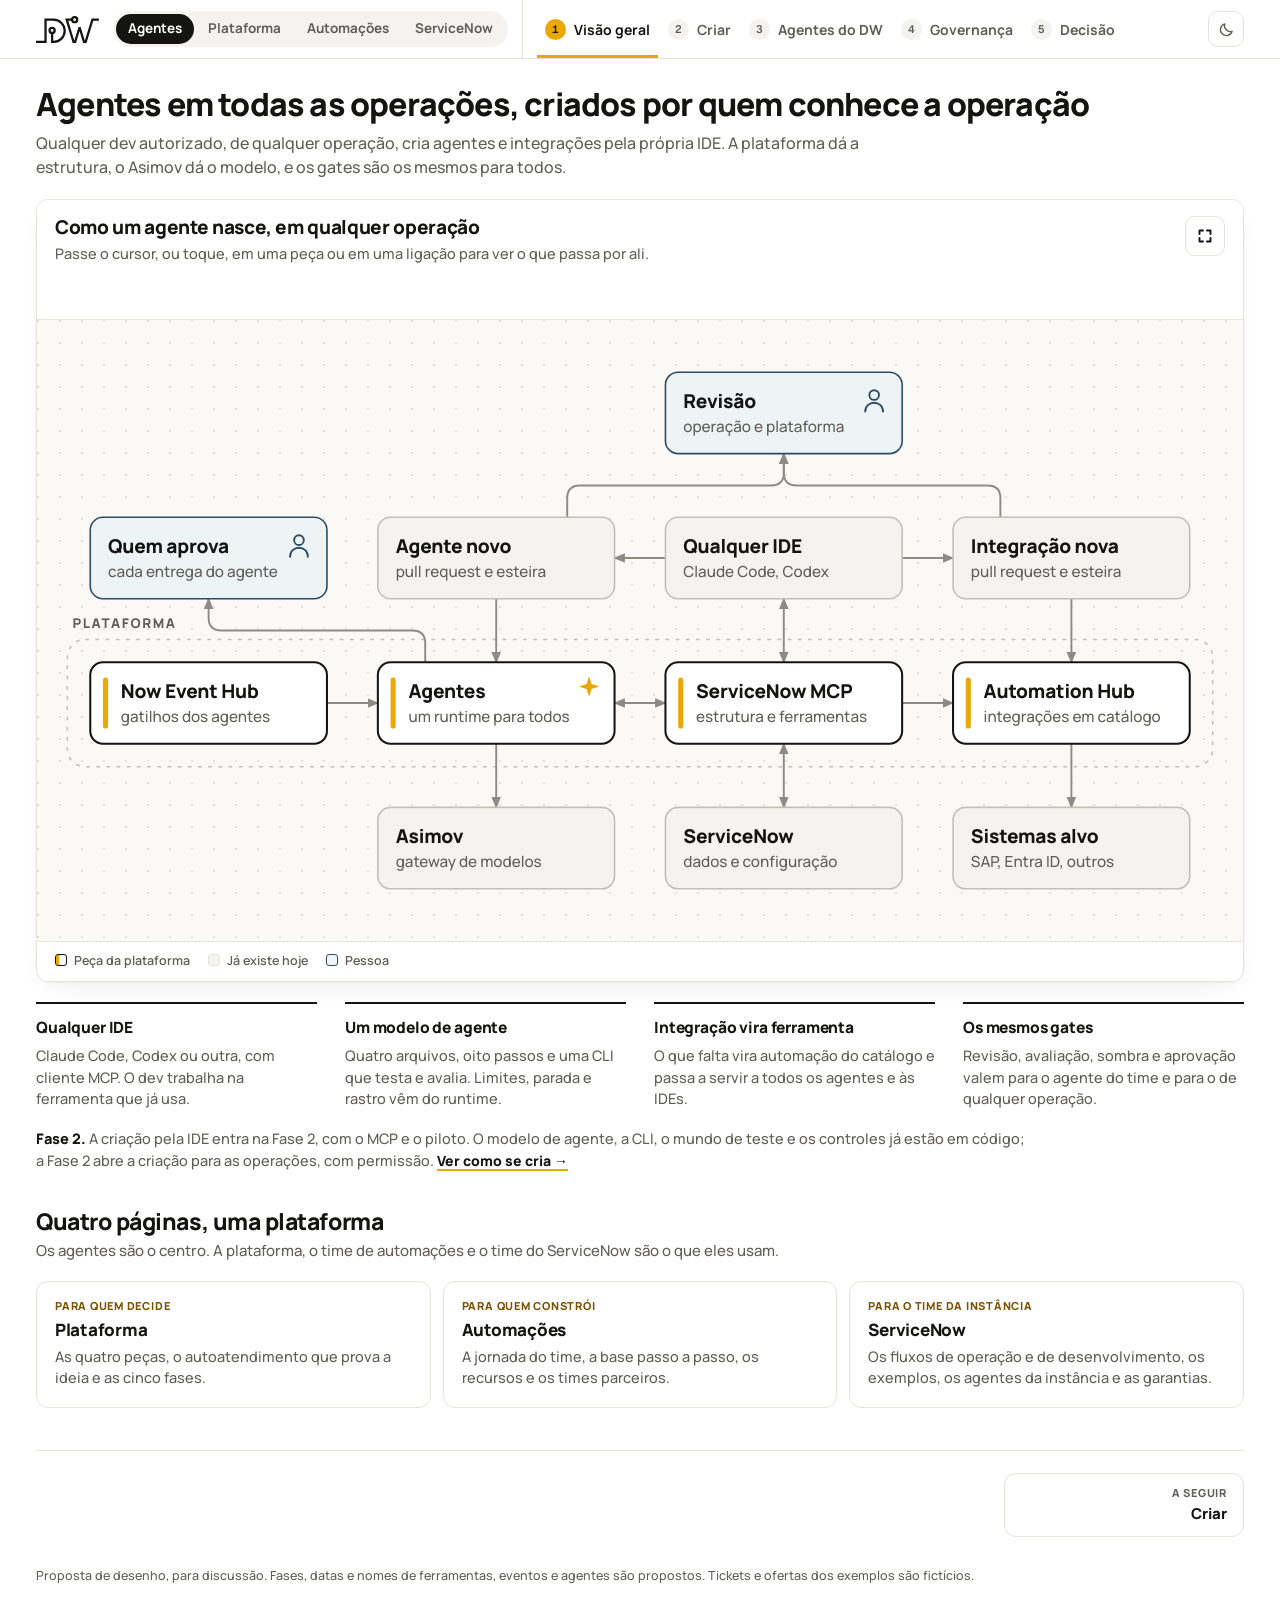
==== commit ee85133d: "Página Agentes como entrada do site: criar pela IDE, agentes do DW, governança e decisão; a platafor" ====
--- a/index.html
+++ b/index.html
@@ -4,10 +4,10 @@
 <meta charset="utf-8">
 <meta name="viewport" content="width=device-width,initial-scale=1,viewport-fit=cover">
 <meta name="robots" content="noindex,nofollow">
-<link rel="icon" href="assets/icon.svg?v=8" type="image/svg+xml">
-<title>DW Automation Platform</title>
-<link rel="stylesheet" href="assets/site.css?v=8">
-<script src="assets/theme.js?v=8"></script>
+<link rel="icon" href="assets/icon.svg?v=11" type="image/svg+xml">
+<title>Agentes · DW Automation Platform</title>
+<link rel="stylesheet" href="assets/site.css?v=11">
+<script src="assets/theme.js?v=11"></script>
 </head>
 <body>
 <header class="top">
@@ -28,9 +28,11 @@
 <footer class="wrap foot">
   <p>Proposta de desenho, para discussão. Fases, datas e nomes de ferramentas, eventos e agentes são propostos. Tickets e ofertas dos exemplos são fictícios.</p>
 </footer>
-<script src="assets/map.js?v=8"></script>
-<script src="assets/ui.js?v=8"></script>
-<script src="assets/data.js?v=8"></script>
-<script src="assets/app.js?v=8"></script>
+<script src="assets/map.js?v=11"></script>
+<script src="assets/ui.js?v=11"></script>
+<script src="assets/data.js?v=11"></script>
+<script src="assets/team-data.js?v=11"></script>
+<script src="assets/agents-data.js?v=11"></script>
+<script src="assets/agents.js?v=11"></script>
 </body>
 </html>
--- a/assets/site.css
+++ b/assets/site.css
@@ -1,5 +1,5 @@
 /* DW Automation Platform. A identidade vem do logo do Digital Workplace: preto e amarelo, traço único, nós em círculo.
-   Dois temas com a mesma paleta: branco por padrão, escuro por escolha. Três páginas com o mesmo cabeçalho; o conteúdo vem dos arquivos de dados em assets/.
+   Dois temas com a mesma paleta: branco por padrão, escuro por escolha. Quatro páginas com o mesmo cabeçalho; o conteúdo vem dos arquivos de dados em assets/.
    Regra de cor: o amarelo marca o agora (o passo atual, o botão de avançar); o preto marca o que está escolhido; o resto é neutro. */
 @font-face{font-family:"Manrope";src:url("fonts/manrope.woff2") format("woff2");font-weight:200 800;font-style:normal;font-display:swap;
   unicode-range:U+0000-00FF,U+0131,U+0152-0153,U+02BB-02BC,U+02C6,U+02DA,U+02DC,U+2000-206F,U+20AC,U+2122,U+2212,U+2215,U+FEFF,U+FFFD}
@@ -42,7 +42,7 @@
 
 /* cabeçalho: marca, páginas, seções e tema em uma linha só, que acompanha a rolagem */
 .top{position:sticky;top:0;z-index:30;background:var(--bg);border-bottom:1px solid var(--line)}
-.top-in{display:flex;flex-wrap:wrap;align-items:center;gap:0 20px;min-height:58px}
+.top-in{display:flex;flex-wrap:wrap;align-items:center;gap:0 14px;min-height:58px}
 .brand{display:flex;align-items:center;gap:13px;color:var(--ink);text-decoration:none;flex:none}
 .logo{display:block;height:27px;width:auto;overflow:visible}
 :root[data-theme="dark"] .logo{color:var(--amber)}
@@ -50,12 +50,12 @@
 .brand-t b{font-size:15px;font-weight:800;letter-spacing:-.01em}
 .brand-t small{font-size:11.5px;font-weight:600;color:var(--muted)}
 .pages{display:flex;flex:none;gap:2px;padding:3px;border-radius:var(--r-pill);background:var(--faint)}
-.pages a{color:var(--muted);text-decoration:none;font-weight:700;font-size:13.5px;line-height:1.3;padding:6px 14px;border-radius:var(--r-pill);white-space:nowrap;transition:color .12s,background .12s}
+.pages a{color:var(--muted);text-decoration:none;font-weight:700;font-size:13.5px;line-height:1.3;padding:6px 12px;border-radius:var(--r-pill);white-space:nowrap;transition:color .12s,background .12s}
 .pages a:hover{color:var(--ink)}
 .pages a[aria-current="page"]{background:var(--on);color:var(--on-ink)}
-.tabs{display:flex;flex:1;min-width:0;gap:2px;align-self:stretch;overflow-x:auto;scrollbar-width:none;padding-left:18px;border-left:1px solid var(--line)}
+.tabs{display:flex;flex:1;min-width:0;gap:2px;align-self:stretch;overflow-x:auto;scrollbar-width:none;padding-left:14px;border-left:1px solid var(--line)}
 .tabs::-webkit-scrollbar{display:none}
-.tab{appearance:none;border:0;background:none;color:var(--muted);font-weight:700;font-size:14px;padding:0 10px;box-shadow:inset 0 -3px 0 transparent;cursor:pointer;white-space:nowrap;display:flex;align-items:center;gap:8px;transition:color .12s}
+.tab{appearance:none;border:0;background:none;color:var(--muted);font-weight:700;font-size:14px;padding:0 8px;box-shadow:inset 0 -3px 0 transparent;cursor:pointer;white-space:nowrap;display:flex;align-items:center;gap:8px;transition:color .12s}
 .tab:hover{color:var(--ink)}
 .tab i{flex:none;display:grid;place-items:center;width:21px;height:21px;border-radius:50%;background:var(--faint);font:600 11px var(--mono);font-style:normal;color:var(--muted)}
 .tab[aria-current="page"]{color:var(--ink);box-shadow:inset 0 -3px 0 var(--amber)}
@@ -83,7 +83,7 @@
 .seg{display:flex;flex-wrap:wrap;gap:8px 18px;align-items:center}
 .seg-grp{display:flex;flex-wrap:wrap;gap:6px;align-items:center;min-width:0}
 .seg-g{font-size:11.5px;font-weight:800;letter-spacing:.07em;text-transform:uppercase;color:var(--muted);margin-right:3px}
-.seg-b{appearance:none;display:inline-flex;align-items:center;gap:7px;border:1px solid var(--line);border-radius:var(--r-pill);background:var(--card);color:var(--ink);font-weight:700;font-size:13.5px;line-height:1.2;padding:8px 13px;cursor:pointer;white-space:nowrap;transition:background .12s,border-color .12s,color .12s}
+.seg-b{appearance:none;display:inline-flex;align-items:center;gap:7px;border:1px solid var(--line);border-radius:var(--r-pill);background:var(--card);color:var(--ink);font-weight:700;font-size:13.5px;line-height:1.2;padding:8px 13px;cursor:pointer;white-space:nowrap;text-decoration:none;transition:background .12s,border-color .12s,color .12s}
 .seg-b:hover{border-color:var(--ink)}
 .seg-b[aria-pressed="true"]{background:var(--on);border-color:var(--on);color:var(--on-ink)}
 .seg-b i{font:600 10.5px var(--mono);font-style:normal;color:var(--muted)}
@@ -369,6 +369,28 @@
 .stepper li{border:1px solid var(--line);border-radius:var(--r-s);background:var(--card);padding:12px 14px 14px;display:grid;gap:2px;align-content:start}
 .stepper small{font:600 11.5px var(--mono);color:var(--amber-ink)}
 .stepper b{font-size:15px;font-weight:800} .stepper span{font-size:13.5px;color:var(--muted)}
+.cards.n2{grid-template-columns:repeat(2,minmax(0,1fr))}
+
+/* página Agentes: retorno e esforço em quatro quadrantes, e as fases em ordem, cada uma com o critério de saída */
+.mx{display:grid;grid-template-columns:20px minmax(0,1fr);gap:8px 10px}
+.mx-y,.mx-x{font-size:11px;font-weight:800;letter-spacing:.08em;text-transform:uppercase;color:var(--muted);white-space:nowrap}
+.mx-y{writing-mode:vertical-rl;transform:rotate(180deg);align-self:center;justify-self:center}
+.mx-x{grid-column:2;justify-self:end}
+.mx-g{display:grid;grid-template-columns:repeat(2,minmax(0,1fr));gap:8px}
+.mx-q{border:1px solid var(--line);border-radius:var(--r);background:var(--card);padding:14px 16px 16px;display:grid;gap:4px;align-content:start}
+.mx-q small{font-size:10.5px;font-weight:800;letter-spacing:.07em;text-transform:uppercase;color:var(--muted)}
+.mx-q b{font-size:17px;font-weight:800;letter-spacing:-.015em}
+.mx-q span{font-size:14.5px;color:var(--muted)}
+.mx-q.q-now{background:var(--amber-soft);border-color:var(--amber);box-shadow:inset 0 3px 0 var(--amber)}
+.mx-q.q-now small{color:var(--amber-ink)}
+.mx-q.q-plan{box-shadow:inset 0 3px 0 var(--ink)}
+.mx-q.q-wait{border-style:dashed;border-color:var(--ghost);background:none}
+.order{list-style:none;margin:0;padding:0;display:grid;gap:6px;grid-template-columns:repeat(5,minmax(0,1fr))}
+.order li{border:1px solid var(--line);border-radius:var(--r-s);background:var(--card);padding:12px 14px 14px;display:grid;gap:3px;align-content:start}
+.order small{font:600 11.5px var(--mono);color:var(--amber-ink)}
+.order b{font-size:15px;font-weight:800}
+.order span{font-size:13.5px;color:var(--muted)}
+.order em{font-style:normal;font-size:10.5px;font-weight:800;letter-spacing:.07em;text-transform:uppercase;color:var(--ink);margin-top:6px;padding-top:8px;border-top:1px solid var(--faint)}
 
 /* tela cheia: vai o palco e, quando existe, o menu ou a linha do tempo acima dele. O desenho ocupa a altura toda; o quadro rola por dentro. */
 .part:fullscreen,.work:fullscreen{background:var(--bg);padding:20px 24px;overflow:hidden}
@@ -419,6 +441,7 @@
 .nd.act .box{fill:var(--amber);stroke:#141413;stroke-width:2.2}
 .nd.act .t,.nd.act .s,.nd.act .pt{fill:#141413} .nd.act .ico{stroke:#141413} .nd.act.core .ico{fill:#141413;stroke:none} .nd.act .acc{fill:#141413}
 .nd.swap .s{fill:var(--amber-ink);font-weight:800} .nd.act.swap .s{fill:#141413}
+.nd.go:not(.act):not(.ghost) .acc{fill:var(--go)} .nd.stop:not(.act):not(.ghost) .acc{fill:var(--stop)}   /* as cores do semáforo, no mapa da governança */
 .nd.new .box{fill:var(--amber-soft);stroke:var(--amber);stroke-width:2.4}
 .nd.new .s{fill:var(--amber-ink);font-weight:800}
 .nd.ghost .box{fill:none;stroke:var(--ghost);stroke-width:1.2;stroke-dasharray:5 4}
@@ -474,9 +497,9 @@
 .sq-row.next .sq-hop,.sq-row.next .sq-stop,.sq-row.next .sq-l{opacity:.45}
 @media (prefers-reduced-motion:reduce){ .sq-row.cur .sq-hop.run,.nd.pop,.nd.pulse .box,.prog button.cur.run:after{animation:none} .nd,.zone,.zone-l,.ed{transition:none} }
 
-/* larguras: abaixo de 1420 px a marca fica só com o logo; abaixo de 1220, as seções descem para uma segunda linha */
+/* larguras: abaixo de 1420 px a marca fica só com o logo; abaixo de 1260, as seções descem para uma segunda linha */
 @media (max-width:1420px){ .brand-t{display:none} }
-@media (max-width:1220px){
+@media (max-width:1260px){
   .top-in{gap:0 12px;padding-top:8px}
   .brand{margin-right:auto}
   .tabs{order:5;flex-basis:100%;border-left:0;padding-left:0;margin-inline:-10px;min-height:42px}
@@ -485,7 +508,7 @@
 @media (max-width:1365px){ .work{grid-template-columns:minmax(0,1fr)} .side{position:static;max-height:none;overflow:visible} }
 /* quando os controles não cabem ao lado do texto do passo, eles vão para cima dele: a altura do texto não mexe no lugar dos botões */
 @media (max-width:932px){ .stage.play .ctl{order:-1;flex:1 1 100%} }
-@media (max-width:1000px){ .stepper,.cards,.cols.n6{grid-template-columns:repeat(2,minmax(0,1fr))} .ac{grid-column:span 6} .ac.wide{grid-column:1/-1} }
+@media (max-width:1000px){ .stepper,.cards,.cols.n6{grid-template-columns:repeat(2,minmax(0,1fr))} .ac{grid-column:span 6} .ac.wide{grid-column:1/-1} .order{grid-template-columns:minmax(0,1fr)} }
 @media (max-width:760px){
   .top{position:static}
   .stage-head{top:0}
@@ -493,6 +516,8 @@
   .rhead{display:none}
   .rstep{grid-template-columns:30px minmax(0,1fr)} .rstep p,.rstep .tagc{grid-column:2}
   .ladder,.sem{grid-template-columns:minmax(0,1fr)}
+  .tabs{flex-wrap:wrap;overflow:visible;min-height:0}   /* no telefone, as seções quebram em linhas: nenhuma fica escondida */
+  .tab{height:40px}
   .ac,.ac.wide{grid-column:1/-1}
   .ac.wide .fld li{grid-template-columns:minmax(0,1fr);padding:8px 0}
   .board{padding:12px}
@@ -510,7 +535,8 @@
     linear-gradient(to left,rgba(10,10,10,.22),transparent) right center/12px 100% no-repeat scroll,var(--canvas)}
 }
 @media (max-width:640px){
-  .cards,.cols.n6,.jumps{grid-template-columns:minmax(0,1fr)}
+  .cards,.cards.n2,.cols.n6,.jumps{grid-template-columns:minmax(0,1fr)}
+  .mx{grid-template-columns:minmax(0,1fr)} .mx-y,.mx-x{display:none} .mx-g{grid-template-columns:minmax(0,1fr)}
   .pager{flex-direction:column} .pg,.pg.nx{min-width:0;width:100%;margin-left:0}
   /* tabela vira lista: uma linha por bloco, o nome da coluna antes de cada valor */
   .tscroll table,.tscroll tbody,.tscroll tr,.tscroll td{display:block}
@@ -521,4 +547,7 @@
   .tscroll td:not(:first-child){margin-top:6px}
   .tscroll td:not(:first-child):before{content:attr(data-th);display:block;font-size:10.5px;font-weight:800;letter-spacing:.07em;text-transform:uppercase;color:var(--muted)}
 }
-@media (max-width:520px){ .tl-b span{display:none} .tl-b b{letter-spacing:.02em} .pages{flex:1} .pages a{flex:1;text-align:center} .brand{margin-right:0} .top-in{gap:8px 10px} }
+@media (max-width:600px){ .pages{order:4;flex:1 1 100%;margin-bottom:4px} .pages a{flex:1 1 auto;text-align:center;padding-inline:6px} }   /* as quatro páginas ganham uma linha só delas */
+@media (max-width:520px){ .tl-b span{display:none} .tl-b b{letter-spacing:.02em} .top-in{gap:8px 10px} }
+@media (max-width:400px){ .pages a{padding-inline:4px;font-size:13px} .tab{padding-inline:6px;gap:6px} }
+@media (max-width:340px){ .pages a{padding-inline:2px;font-size:12px} }
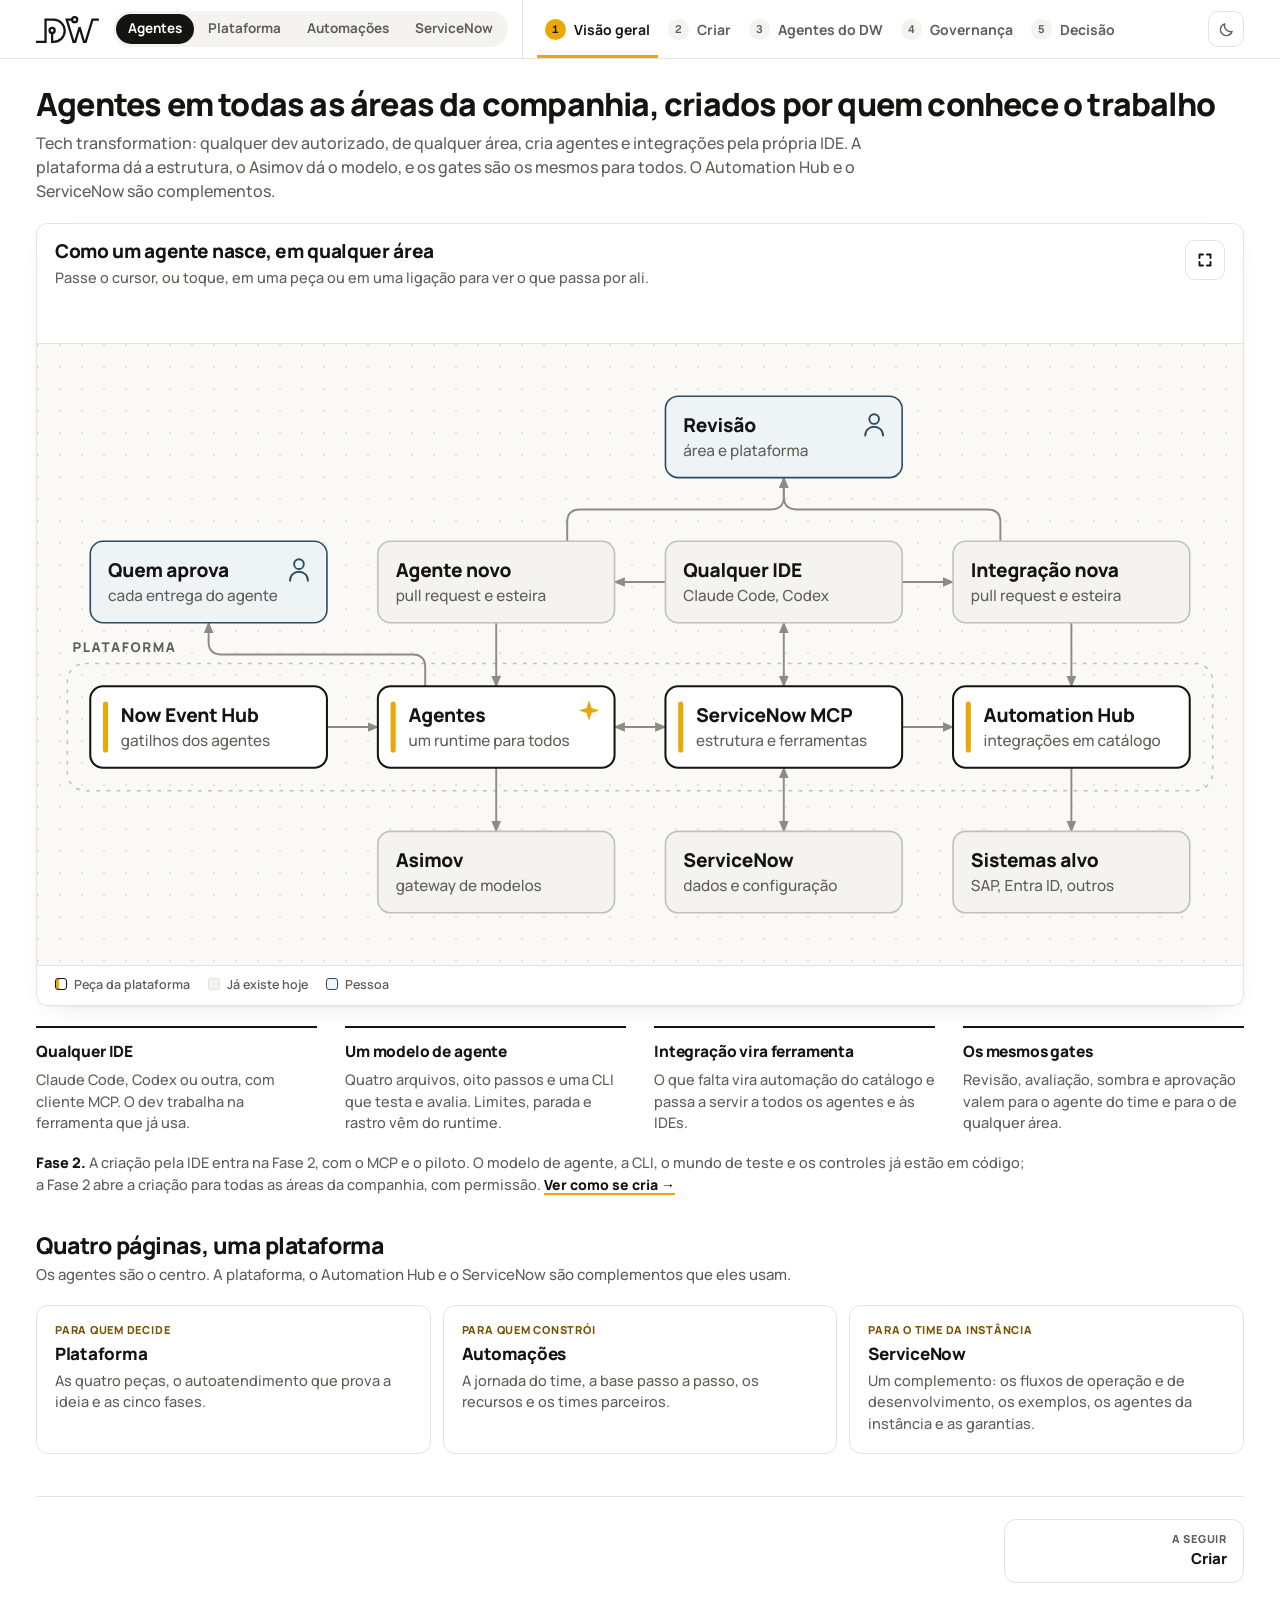
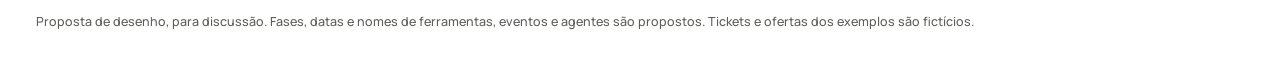
==== commit 7203c73d: "Versão 12 nos arquivos: ninguém fica com a página antiga em cache Co-Authored-By: Claude Opus 5.5 <n" ====
--- a/index.html
+++ b/index.html
@@ -4,10 +4,10 @@
 <meta charset="utf-8">
 <meta name="viewport" content="width=device-width,initial-scale=1,viewport-fit=cover">
 <meta name="robots" content="noindex,nofollow">
-<link rel="icon" href="assets/icon.svg?v=11" type="image/svg+xml">
+<link rel="icon" href="assets/icon.svg?v=12" type="image/svg+xml">
 <title>Agentes · DW Automation Platform</title>
-<link rel="stylesheet" href="assets/site.css?v=11">
-<script src="assets/theme.js?v=11"></script>
+<link rel="stylesheet" href="assets/site.css?v=12">
+<script src="assets/theme.js?v=12"></script>
 </head>
 <body>
 <header class="top">
@@ -28,11 +28,11 @@
 <footer class="wrap foot">
   <p>Proposta de desenho, para discussão. Fases, datas e nomes de ferramentas, eventos e agentes são propostos. Tickets e ofertas dos exemplos são fictícios.</p>
 </footer>
-<script src="assets/map.js?v=11"></script>
-<script src="assets/ui.js?v=11"></script>
-<script src="assets/data.js?v=11"></script>
-<script src="assets/team-data.js?v=11"></script>
-<script src="assets/agents-data.js?v=11"></script>
-<script src="assets/agents.js?v=11"></script>
+<script src="assets/map.js?v=12"></script>
+<script src="assets/ui.js?v=12"></script>
+<script src="assets/data.js?v=12"></script>
+<script src="assets/team-data.js?v=12"></script>
+<script src="assets/agents-data.js?v=12"></script>
+<script src="assets/agents.js?v=12"></script>
 </body>
 </html>
--- a/assets/site.css
+++ b/assets/site.css
@@ -369,22 +369,147 @@
 .stepper li{border:1px solid var(--line);border-radius:var(--r-s);background:var(--card);padding:12px 14px 14px;display:grid;gap:2px;align-content:start}
 .stepper small{font:600 11.5px var(--mono);color:var(--amber-ink)}
 .stepper b{font-size:15px;font-weight:800} .stepper span{font-size:13.5px;color:var(--muted)}
-.cards.n2{grid-template-columns:repeat(2,minmax(0,1fr))}
-
-/* página Agentes: retorno e esforço em quatro quadrantes, e as fases em ordem, cada uma com o critério de saída */
-.mx{display:grid;grid-template-columns:20px minmax(0,1fr);gap:8px 10px}
-.mx-y,.mx-x{font-size:11px;font-weight:800;letter-spacing:.08em;text-transform:uppercase;color:var(--muted);white-space:nowrap}
-.mx-y{writing-mode:vertical-rl;transform:rotate(180deg);align-self:center;justify-self:center}
-.mx-x{grid-column:2;justify-self:end}
-.mx-g{display:grid;grid-template-columns:repeat(2,minmax(0,1fr));gap:8px}
-.mx-q{border:1px solid var(--line);border-radius:var(--r);background:var(--card);padding:14px 16px 16px;display:grid;gap:4px;align-content:start}
-.mx-q small{font-size:10.5px;font-weight:800;letter-spacing:.07em;text-transform:uppercase;color:var(--muted)}
-.mx-q b{font-size:17px;font-weight:800;letter-spacing:-.015em}
-.mx-q span{font-size:14.5px;color:var(--muted)}
-.mx-q.q-now{background:var(--amber-soft);border-color:var(--amber);box-shadow:inset 0 3px 0 var(--amber)}
-.mx-q.q-now small{color:var(--amber-ink)}
-.mx-q.q-plan{box-shadow:inset 0 3px 0 var(--ink)}
-.mx-q.q-wait{border-style:dashed;border-color:var(--ghost);background:none}
+
+/* página Agentes: governança e decisão, cada uma em um painel só (one pager), tudo à vista e sem passos */
+.op{display:grid;gap:22px}
+.op-h{display:grid;gap:6px;justify-items:center;text-align:center}
+.op-h.left{justify-items:start;text-align:left}
+.op-h h1{font-size:clamp(26px,3vw,40px);line-height:1.08;font-weight:800;letter-spacing:-.03em;text-wrap:balance}
+.op-k{font-size:12.5px;font-weight:800;letter-spacing:.22em;text-transform:uppercase;color:var(--amber-ink)}
+.op-lead{color:var(--muted);font-size:15.5px;max-width:80ch}
+/* governança: camadas ligadas por linhas pontilhadas, com anotações nas margens */
+.gv{display:grid;grid-template-columns:150px minmax(0,1fr) 250px;column-gap:28px;align-items:center;max-width:1240px;width:100%;margin:0 auto}
+.gv-l,.gv-r{min-width:0;display:grid;gap:10px;align-content:center}
+.gv-l{justify-items:end;text-align:right}
+.gv-m{min-width:0;display:grid;justify-items:center;position:relative}
+.gv-note{display:block;max-width:15ch;font:italic 600 16px/1.25 var(--sans);color:var(--person)}
+.gv-note.n-r:before{content:"\2190  "} .gv-note.n-l:after{content:"  \2192"} .gv-note.n-d:after{content:"  \2193"}
+.gv-v{display:block;width:2px;height:46px;background:repeating-linear-gradient(to bottom,var(--edge) 0 4px,transparent 4px 8px);position:relative}
+.gv-v:before,.gv-v:after{content:"";position:absolute;left:50%;width:9px;height:9px;margin-left:-4.5px;border-radius:50%;background:var(--ink)}
+.gv-v:before{top:-5px} .gv-v:after{bottom:-5px}
+.gv-card{width:100%;min-width:0;display:flex;gap:16px;align-items:center;padding:16px 20px;border:1px solid var(--line);border-radius:14px;background:var(--card);box-shadow:var(--shadow)}
+.gv-card>div:not(.gv-ch):not(.gv-3),.gv-ch>div{min-width:0;display:grid;gap:3px}
+.gv-card>div>b,.gv-ch>div>b,.gv-g b,.c-people b{font-size:13.5px;font-weight:800;letter-spacing:.14em;text-transform:uppercase}
+.gv-card>div>span,.gv-ch>div>span{color:var(--muted);font-size:14.5px}
+.gv-ico{flex:none;display:grid;place-items:center;width:38px;height:38px;border-radius:10px;background:var(--amber-soft);color:var(--amber-ink)}
+.gv-ico.big{width:52px;height:52px;border-radius:12px}
+.gv-ico svg{width:22px;height:22px;fill:none;stroke:currentColor;stroke-width:1.8;stroke-linecap:round;stroke-linejoin:round}
+.gv-ico.big svg{width:28px;height:28px}
+.c-intent{max-width:640px}
+.c-controls{display:grid;gap:16px;padding:18px 20px 20px;border-color:var(--ink)}
+.gv-ch{display:flex;gap:16px;align-items:center;justify-content:center}
+.gv-3{display:grid;grid-template-columns:repeat(3,minmax(0,1fr));gap:14px}
+.gv-g{display:grid;gap:8px;align-content:start;padding:14px 16px;border:1px solid var(--line);border-radius:12px;background:var(--canvas)}
+.gv-g p,.c-people p{display:flex;gap:10px;align-items:center}
+.gv-g b{font-size:12.5px;letter-spacing:.1em}
+.gv-g ul,.c-people ul{margin:0;padding-left:18px;display:grid;gap:5px;font-size:14px}
+.gv-g li::marker,.c-people li::marker{color:var(--amber)}
+.gv-m.m-run{padding:56px 0 52px}
+.gv-lab{position:absolute;top:17px;left:50%;transform:translateX(-50%);z-index:1;margin:0;padding:0 12px;background:var(--bg);white-space:nowrap;font-size:12px;font-weight:800;letter-spacing:.22em;text-transform:uppercase}
+.gv-chips{width:100%;display:grid;grid-template-columns:repeat(3,minmax(0,1fr));gap:14px;padding:0 21px}
+.gv-chip{position:relative;display:flex;gap:12px;align-items:center;padding:12px 14px;border:2px solid;border-radius:14px;background:var(--card)}
+.gv-chip>div{min-width:0;display:grid;gap:1px}
+.gv-chip small{font-size:10.5px;font-weight:800;letter-spacing:.1em;text-transform:uppercase;color:var(--muted)}
+.gv-chip b{font-size:16px;font-weight:800;letter-spacing:.12em;text-transform:uppercase}
+.gv-chip>div>span{font-size:13.5px;color:var(--muted)}
+.gv-dot{flex:none;display:grid;place-items:center;width:36px;height:36px;border-radius:50%;color:var(--card)}
+.gv-dot svg{width:20px;height:20px;fill:none;stroke:currentColor;stroke-width:2.8;stroke-linecap:round;stroke-linejoin:round}
+.gv-chip:before{content:"";position:absolute;bottom:100%;left:50%;height:38px;border-left:2px dotted}
+.gv-chip:after{content:"";position:absolute;left:50%;top:100%;height:52px;border-left:2px dotted}
+.c-go{border-color:var(--go)} .c-go:before,.c-go:after{border-color:var(--go)} .c-go .gv-dot{background:var(--go)} .c-go b{color:var(--go)}
+.c-stop{border-color:var(--stop)} .c-stop:before{border-color:var(--stop)} .c-stop .gv-dot{background:var(--stop)} .c-stop b{color:var(--stop)}
+.c-stop:after{content:"\2715";height:auto;border:0;margin-top:12px;transform:translateX(-50%);color:var(--stop);font-size:20px;font-weight:800;line-height:1}
+.c-esc{border-color:var(--amber)} .c-esc:before{border-color:var(--amber)} .c-esc .gv-dot{background:var(--amber);color:#141413} .c-esc b{color:var(--amber-ink)}
+.c-esc:after{left:100%;top:50%;width:49px;height:0;border-left:0;border-top:2px dashed var(--amber)}
+.c-people{display:grid;gap:10px;padding:14px 16px;border-color:var(--person)}
+.c-people .gv-ico{background:var(--person-soft);color:var(--person)}
+.c-people b{font-size:12.5px;letter-spacing:.12em}
+.c-exec{max-width:760px}
+.gv-dots{margin:2px 0 1px;display:flex;flex-wrap:wrap;gap:2px 8px;font-size:14.5px;font-weight:700}
+.gv-dots i{font-style:normal;color:var(--amber)}
+.c-proof{max-width:800px;background:#141413;border-color:#141413;color:#F4F2EA}
+:root[data-theme="dark"] .c-proof{border-color:var(--amber)}
+.c-proof .gv-ico{background:rgba(234,168,6,.16);color:#EAA806}
+.c-proof .gv-dots{color:#D9D6CC;font-weight:600}
+.c-proof strong{color:#EAA806;font-size:13.5px;font-weight:800;letter-spacing:.14em;text-transform:uppercase}
+/* decisão: um painel de painéis, do ponto de partida à escala */
+.bp{display:grid;grid-template-columns:minmax(0,1.12fr) minmax(0,1fr);gap:14px;align-items:start}
+.bp-col{display:grid;gap:14px;min-width:0}
+.bp-wide{grid-column:1/-1}
+.bp-p{min-width:0;display:grid;gap:12px;align-content:start;padding:16px 18px 18px;border:1px solid var(--line);border-radius:var(--r);background:var(--card);box-shadow:var(--shadow);scroll-margin-top:calc(var(--top) + 16px)}
+.bp-p>h2{display:flex;align-items:center;gap:8px;font-size:12px;font-weight:800;letter-spacing:.1em;text-transform:uppercase;color:var(--amber-ink)}
+.bp-p>h2:before{content:"";flex:none;width:16px;height:2px;background:var(--amber)}
+.bp-note{font-size:13.5px;color:var(--muted)} .bp-note b{color:var(--ink)}
+.bp-stats{display:grid;grid-template-columns:repeat(2,minmax(0,1fr));gap:12px 18px}
+.bp-stats div{display:flex;gap:12px;align-items:center;min-width:0}
+.bp-stats b{flex:none;min-width:62px;font-size:44px;line-height:1;font-weight:800;letter-spacing:-.03em;font-variant-numeric:tabular-nums}
+.bp-stats span{display:grid;min-width:0;font-size:13px;color:var(--muted)} .bp-stats strong{font-size:14.5px;font-weight:800;color:var(--ink)}
+.bp-3,.bp-6{display:grid;grid-template-columns:repeat(3,minmax(0,1fr));gap:10px}
+.bp-c{min-width:0;display:grid;gap:5px;align-content:start;padding:12px 14px;border:1px solid var(--line);border-radius:var(--r-s);background:var(--canvas)}
+.bp-c b{font-size:14.5px;font-weight:800;line-height:1.3}
+.bp-c>span{font-size:13.5px;color:var(--muted)}
+.bp-c em{font:600 11.5px var(--mono);font-style:normal;color:var(--amber-ink)}
+.bp-c.last{background:var(--amber-soft);border-color:var(--amber)}
+.bp-tags{display:flex;flex-wrap:wrap;gap:4px} .bp-tags i{padding:1px 6px;border:1px solid var(--line);border-radius:5px;background:var(--card);font:600 10.5px var(--mono);font-style:normal;color:var(--muted)}
+.bp-n{display:flex;align-items:center;gap:8px}
+.bp-n i{display:grid;place-items:center;width:24px;height:24px;border-radius:50%;background:var(--ink);color:var(--bg);font:700 12px var(--mono);font-style:normal}
+.bp-n small{font-size:10.5px;font-weight:800;letter-spacing:.07em;text-transform:uppercase;color:var(--muted)}
+.bp-mx{display:grid;grid-template-columns:24px minmax(0,1fr);gap:6px 8px}
+.bp-ax{margin:0;display:flex;justify-content:space-between;align-items:center;gap:8px;font-size:10.5px;font-weight:800;letter-spacing:.1em;text-transform:uppercase;color:var(--muted)}
+.bp-ax b{font-size:11px;color:var(--ink)}
+.bp-ax.y{writing-mode:vertical-rl;transform:rotate(180deg)}
+.bp-ax.x{grid-column:2}
+.bp-q{display:grid;grid-template-columns:repeat(2,minmax(0,1fr));gap:8px}
+.bp-q div{min-width:0;min-height:138px;display:grid;gap:4px;align-content:start;padding:12px 14px;border:1px solid var(--line);border-radius:var(--r-s);background:var(--card)}
+.bp-q small{font-size:10.5px;font-weight:800;letter-spacing:.08em;text-transform:uppercase;color:var(--muted)}
+.bp-q b{font-size:16px;font-weight:800}
+.bp-q span{font-size:13.5px;color:var(--muted)}
+.bp-q em{font:600 11px var(--mono);font-style:normal;color:var(--muted)}
+.bp-q .q-now{background:var(--amber-soft);border-color:var(--amber);box-shadow:inset 0 3px 0 var(--amber)} .bp-q .q-now small{color:var(--amber-ink)}
+.bp-q .q-plan{box-shadow:inset 0 3px 0 var(--ink)}
+.bp-q .q-own{box-shadow:inset 0 3px 0 var(--person)} .bp-q .q-own small{color:var(--person)}
+.bp-q .q-wait{border-style:dashed;border-color:var(--ghost);background:none}
+.bp-2{display:grid;gap:10px}
+.bp-sub{display:grid;gap:10px;padding:12px 14px;border:1px solid var(--line);border-radius:var(--r-s);background:var(--canvas)}
+.bp-sub>b{font-size:14.5px;font-weight:800}
+.bp-sub>span{font-size:13.5px;color:var(--muted)}
+.bp-flow{list-style:none;margin:0;padding:0;display:flex;flex-wrap:wrap;gap:8px 22px}
+.bp-flow li{position:relative;padding:7px 11px;border:1px solid var(--line);border-radius:8px;background:var(--card);font-size:13px;font-weight:700}
+.bp-flow li:not(:last-child):after{content:"\2192";position:absolute;right:-17px;top:50%;transform:translateY(-50%);color:var(--amber-ink);font-weight:800}
+.bp-flow li.end{background:var(--person-soft);border-color:var(--person)}
+.bp-cycle{list-style:none;margin:0;padding:0;position:relative;display:grid;grid-template-columns:repeat(8,minmax(0,1fr));gap:0 4px}
+.bp-cycle:before{content:"";position:absolute;left:6%;right:6%;top:11px;height:2px;background:var(--line)}
+.bp-cycle li{position:relative;display:grid;justify-items:center;gap:5px;text-align:center}
+.bp-cycle i{display:grid;place-items:center;width:24px;height:24px;border-radius:50%;background:var(--amber);color:#141413;font:700 11.5px var(--mono);font-style:normal}
+.bp-cycle span{font-size:11.5px;font-weight:700;line-height:1.2}
+.bp-who{display:grid;grid-template-columns:repeat(3,minmax(0,1fr));gap:0 18px}
+.bp-who div{min-width:0;display:grid;gap:2px;padding:10px 0;border-top:1px solid var(--faint)}
+.bp-who b{font-size:14px;font-weight:800}
+.bp-who span{font-size:14px}
+.bp-who small{font-size:12.5px;color:var(--muted)}
+.bp-asks{display:grid;grid-template-columns:repeat(4,minmax(0,1fr));gap:10px;align-items:start}
+@media (max-width:1180px){
+  .gv{grid-template-columns:minmax(0,1fr);max-width:880px}
+  .gv-l:empty,.gv-r:empty,.gv-note{display:none}
+  .gv-r{justify-items:stretch}
+  .gv-m.m-run{padding-bottom:18px}
+  .gv-chip:after{display:none}
+  .c-people{margin-bottom:16px}
+  .bp{grid-template-columns:minmax(0,1fr)}
+  .bp-asks{grid-template-columns:repeat(2,minmax(0,1fr))}
+}
+@media (max-width:760px){
+  .gv-3,.gv-chips{grid-template-columns:minmax(0,1fr)}
+  .gv-chips{padding:0}
+  .gv-chip:before{display:none}
+  .gv-m.m-run{padding-top:44px}
+  .gv-card{padding:14px 16px;gap:12px}
+  .gv-ch{justify-content:flex-start}
+  .bp-3,.bp-6,.bp-who,.bp-stats,.bp-asks{grid-template-columns:minmax(0,1fr)}
+  .bp-cycle{grid-template-columns:repeat(4,minmax(0,1fr));row-gap:12px}
+  .bp-cycle:before{display:none}
+}
+@media (max-width:520px){ .bp-mx{grid-template-columns:minmax(0,1fr)} .bp-ax{display:none} .bp-q{grid-template-columns:minmax(0,1fr)} .bp-q div{min-height:0} }
 .order{list-style:none;margin:0;padding:0;display:grid;gap:6px;grid-template-columns:repeat(5,minmax(0,1fr))}
 .order li{border:1px solid var(--line);border-radius:var(--r-s);background:var(--card);padding:12px 14px 14px;display:grid;gap:3px;align-content:start}
 .order small{font:600 11.5px var(--mono);color:var(--amber-ink)}
@@ -441,7 +566,6 @@
 .nd.act .box{fill:var(--amber);stroke:#141413;stroke-width:2.2}
 .nd.act .t,.nd.act .s,.nd.act .pt{fill:#141413} .nd.act .ico{stroke:#141413} .nd.act.core .ico{fill:#141413;stroke:none} .nd.act .acc{fill:#141413}
 .nd.swap .s{fill:var(--amber-ink);font-weight:800} .nd.act.swap .s{fill:#141413}
-.nd.go:not(.act):not(.ghost) .acc{fill:var(--go)} .nd.stop:not(.act):not(.ghost) .acc{fill:var(--stop)}   /* as cores do semáforo, no mapa da governança */
 .nd.new .box{fill:var(--amber-soft);stroke:var(--amber);stroke-width:2.4}
 .nd.new .s{fill:var(--amber-ink);font-weight:800}
 .nd.ghost .box{fill:none;stroke:var(--ghost);stroke-width:1.2;stroke-dasharray:5 4}
@@ -535,8 +659,7 @@
     linear-gradient(to left,rgba(10,10,10,.22),transparent) right center/12px 100% no-repeat scroll,var(--canvas)}
 }
 @media (max-width:640px){
-  .cards,.cards.n2,.cols.n6,.jumps{grid-template-columns:minmax(0,1fr)}
-  .mx{grid-template-columns:minmax(0,1fr)} .mx-y,.mx-x{display:none} .mx-g{grid-template-columns:minmax(0,1fr)}
+  .cards,.cols.n6,.jumps{grid-template-columns:minmax(0,1fr)}
   .pager{flex-direction:column} .pg,.pg.nx{min-width:0;width:100%;margin-left:0}
   /* tabela vira lista: uma linha por bloco, o nome da coluna antes de cada valor */
   .tscroll table,.tscroll tbody,.tscroll tr,.tscroll td{display:block}
